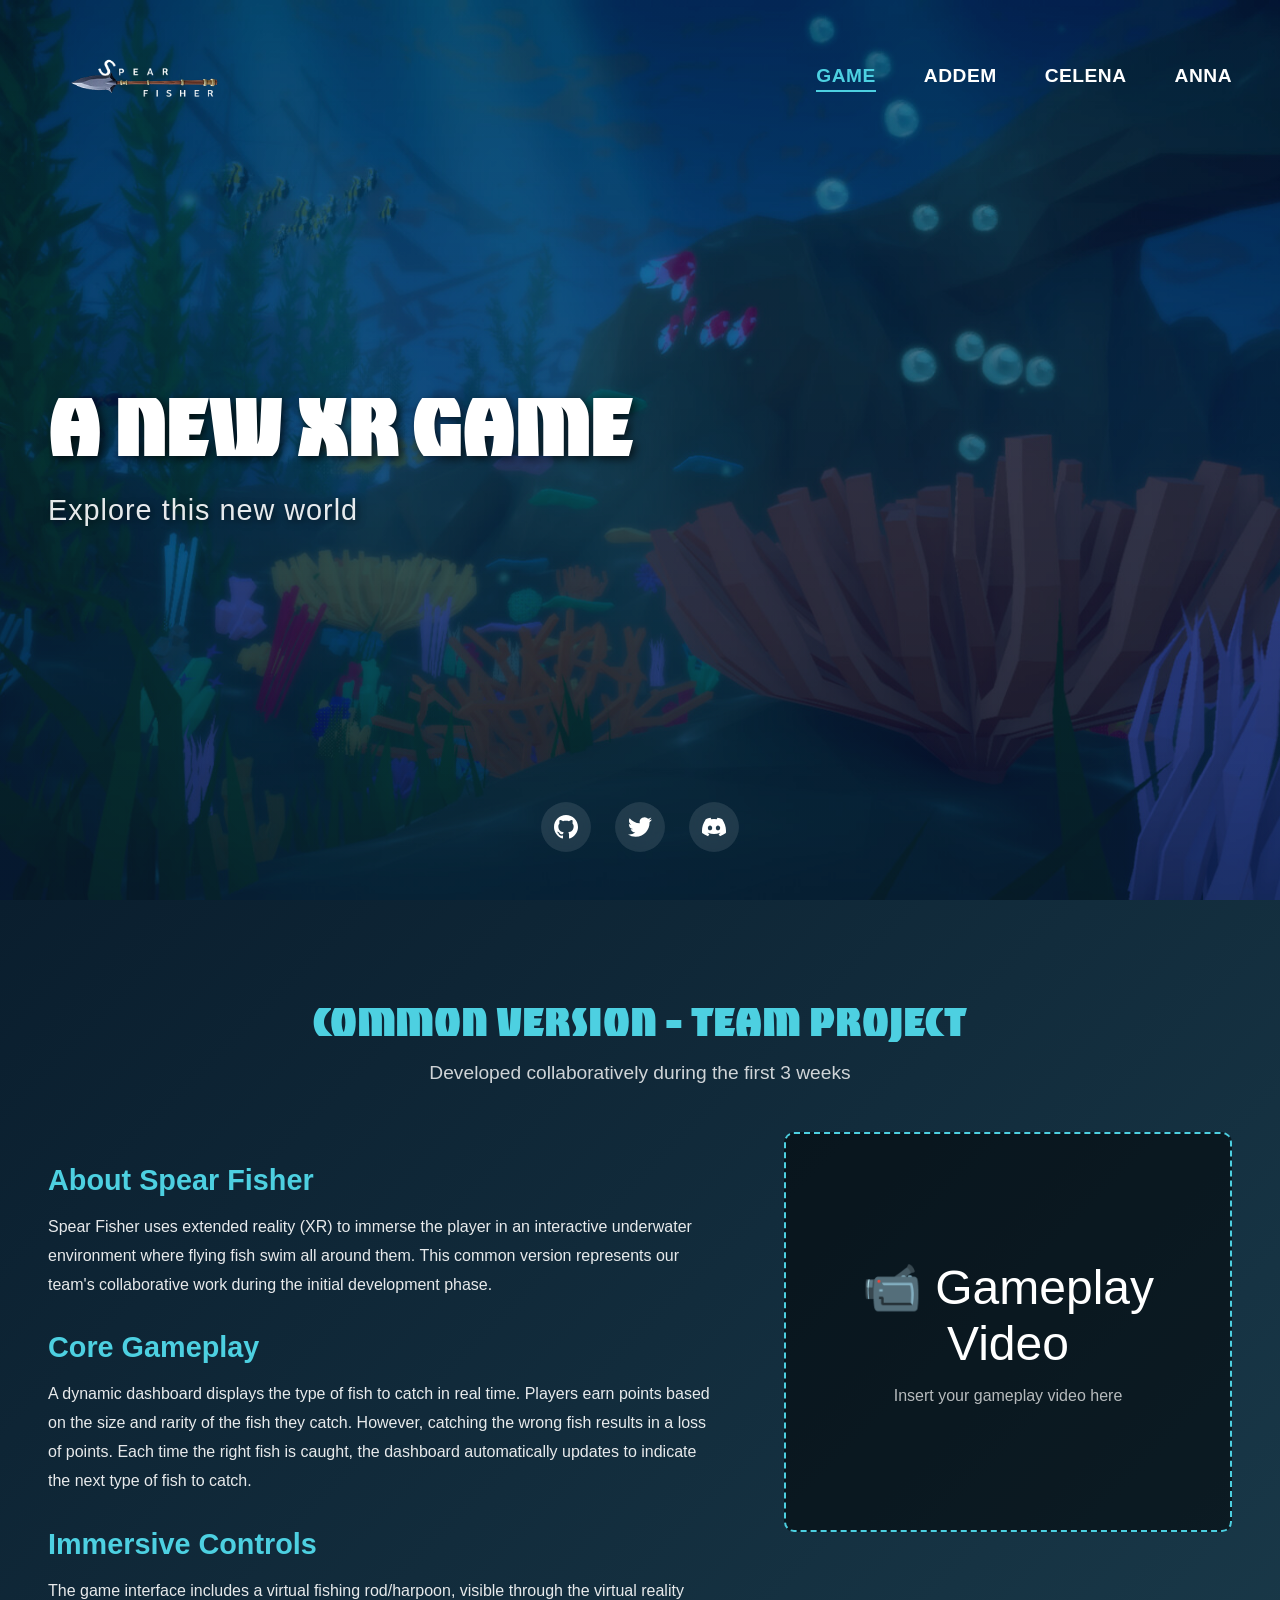
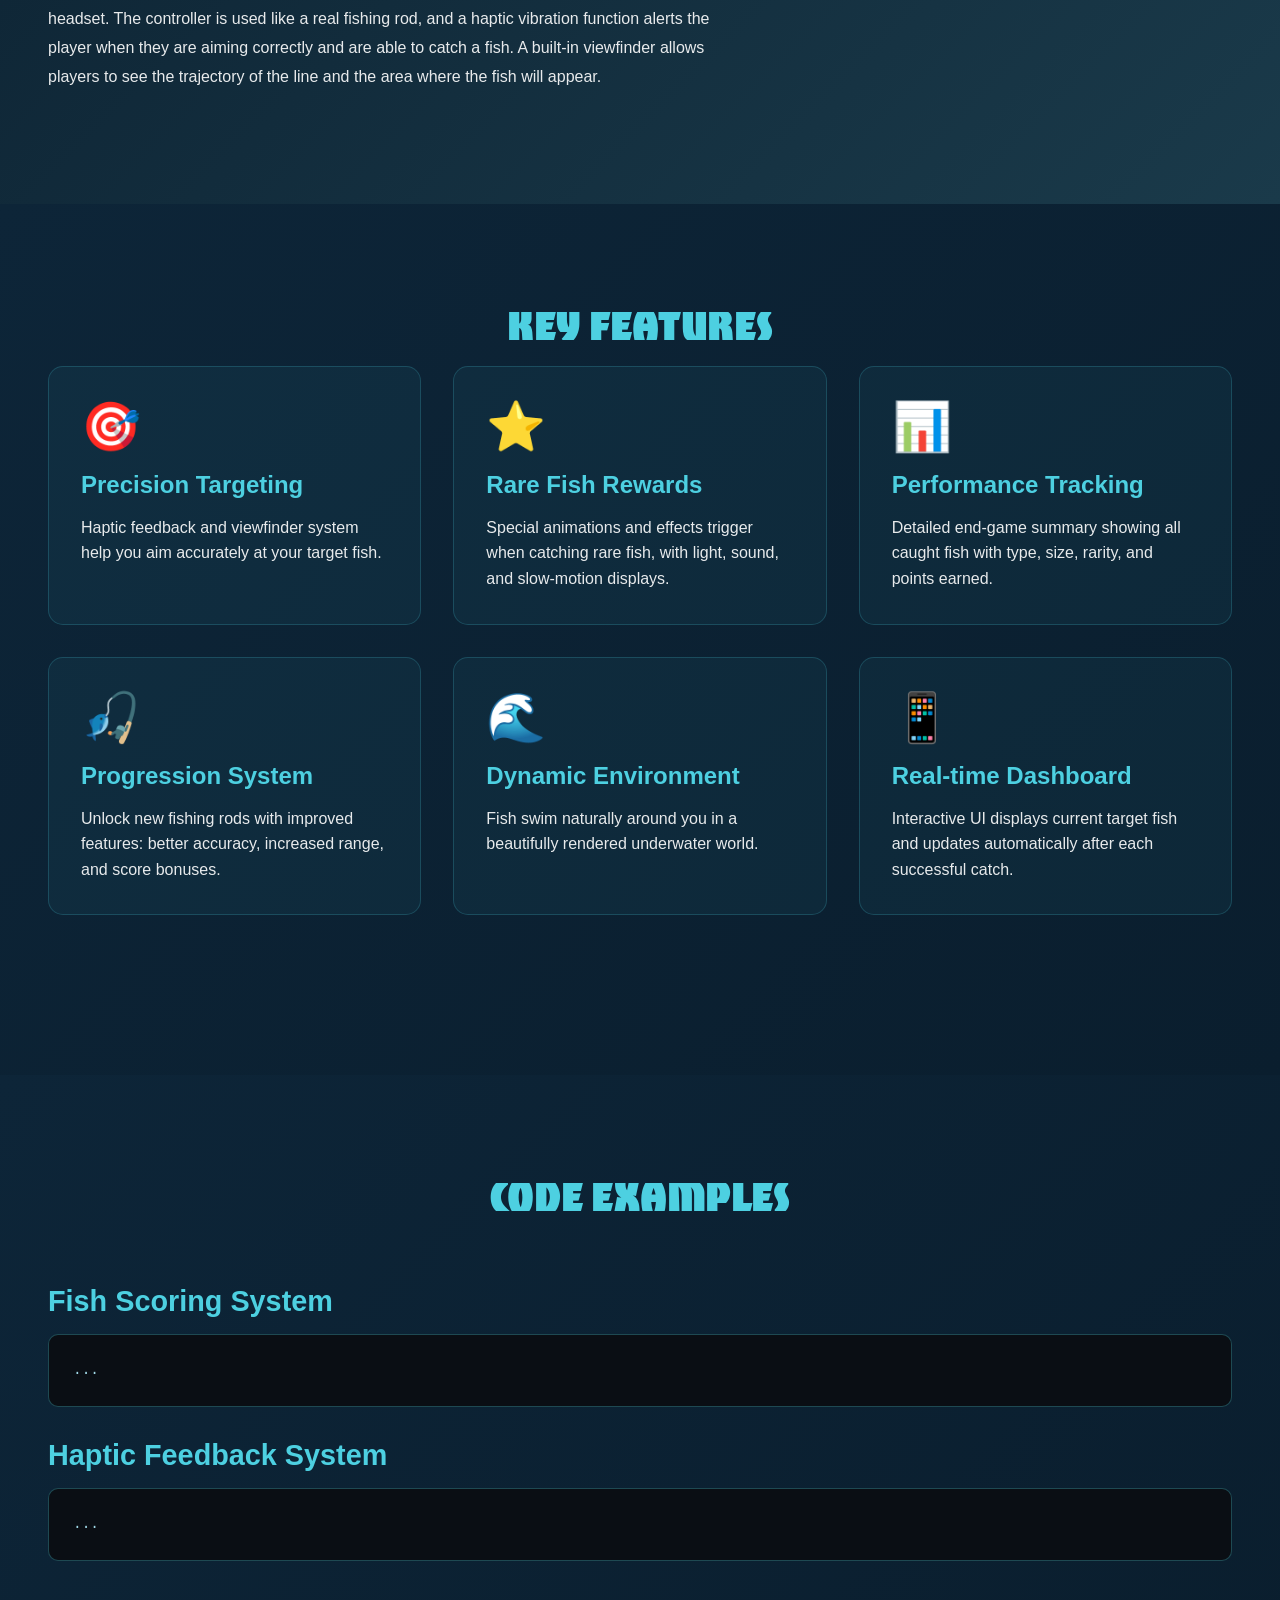
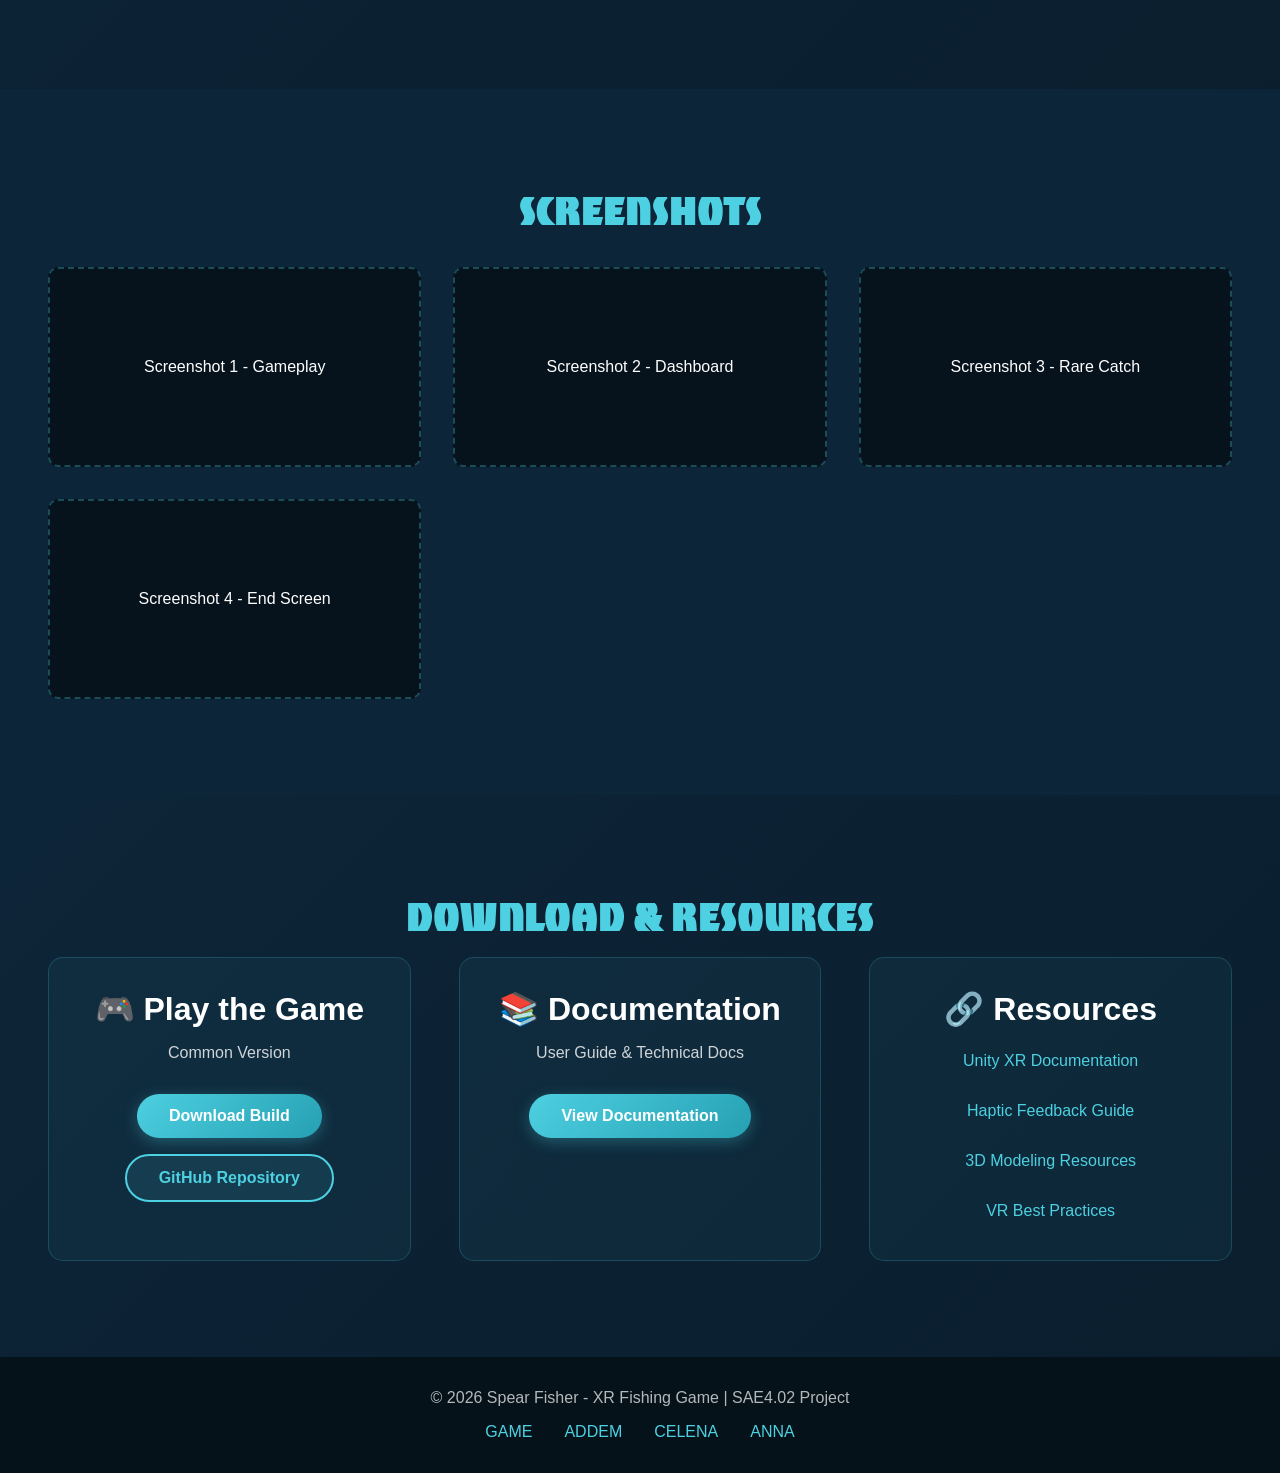
==== index.html @ dc823e85 "Initialisation du site OnePage" ====
<!DOCTYPE html>
<html lang="fr">
<head>
    <meta charset="UTF-8">
    <meta name="viewport" content="width=device-width, initial-scale=1.0">
    <title>GAME - Spear Fisher XR</title>
    <link rel="stylesheet" href="style.css">
</head>
<body>
    <!-- Navigation -->
    <nav class="navbar">
        <div class="nav-container">
            <div class="logo">
                <img src="asset/logo.png" alt="Spear Fisher Logo">
            </div>
            <ul class="nav-menu">
                <li><a href="index.html" class="active">GAME</a></li>
                <li><a href="addem.html">ADDEM</a></li>
                <li><a href="celena.html">CELENA</a></li>
                <li><a href="anna.html">ANNA</a></li>
            </ul>
        </div>
    </nav>

    <!-- Hero Section -->
    <section class="hero">
        <div class="hero-content">
            <h1 class="hero-title">A NEW XR GAME</h1>
            <p class="hero-subtitle">Explore this new world</p>
        </div>
        
        <!-- Social Icons -->
        <div class="social-icons">
            <a href="#" class="social-icon" aria-label="GitHub">
                <svg xmlns="http://www.w3.org/2000/svg" width="24" height="24" viewBox="0 0 24 24" fill="currentColor">
                    <path d="M12 0c-6.626 0-12 5.373-12 12 0 5.302 3.438 9.8 8.207 11.387.599.111.793-.261.793-.577v-2.234c-3.338.726-4.033-1.416-4.033-1.416-.546-1.387-1.333-1.756-1.333-1.756-1.089-.745.083-.729.083-.729 1.205.084 1.839 1.237 1.839 1.237 1.07 1.834 2.807 1.304 3.492.997.107-.775.418-1.305.762-1.604-2.665-.305-5.467-1.334-5.467-5.931 0-1.311.469-2.381 1.236-3.221-.124-.303-.535-1.524.117-3.176 0 0 1.008-.322 3.301 1.23.957-.266 1.983-.399 3.003-.404 1.02.005 2.047.138 3.006.404 2.291-1.552 3.297-1.23 3.297-1.23.653 1.653.242 2.874.118 3.176.77.84 1.235 1.911 1.235 3.221 0 4.609-2.807 5.624-5.479 5.921.43.372.823 1.102.823 2.222v3.293c0 .319.192.694.801.576 4.765-1.589 8.199-6.086 8.199-11.386 0-6.627-5.373-12-12-12z"/>
                </svg>
            </a>
            <a href="#" class="social-icon" aria-label="Twitter">
                <svg xmlns="http://www.w3.org/2000/svg" width="24" height="24" viewBox="0 0 24 24" fill="currentColor">
                    <path d="M23.953 4.57a10 10 0 01-2.825.775 4.958 4.958 0 002.163-2.723c-.951.555-2.005.959-3.127 1.184a4.92 4.92 0 00-8.384 4.482C7.69 8.095 4.067 6.13 1.64 3.162a4.822 4.822 0 00-.666 2.475c0 1.71.87 3.213 2.188 4.096a4.904 4.904 0 01-2.228-.616v.06a4.923 4.923 0 003.946 4.827 4.996 4.996 0 01-2.212.085 4.936 4.936 0 004.604 3.417 9.867 9.867 0 01-6.102 2.105c-.39 0-.779-.023-1.17-.067a13.995 13.995 0 007.557 2.209c9.053 0 13.998-7.496 13.998-13.985 0-.21 0-.42-.015-.63A9.935 9.935 0 0024 4.59z"/>
                </svg>
            </a>
            <a href="#" class="social-icon" aria-label="Discord">
                <svg xmlns="http://www.w3.org/2000/svg" width="24" height="24" viewBox="0 0 24 24" fill="currentColor">
                    <path d="M20.317 4.37a19.791 19.791 0 00-4.885-1.515.074.074 0 00-.079.037c-.21.375-.444.864-.608 1.25a18.27 18.27 0 00-5.487 0 12.64 12.64 0 00-.617-1.25.077.077 0 00-.079-.037A19.736 19.736 0 003.677 4.37a.07.07 0 00-.032.027C.533 9.046-.32 13.58.099 18.057a.082.082 0 00.031.057 19.9 19.9 0 005.993 3.03.078.078 0 00.084-.028c.462-.63.874-1.295 1.226-1.994a.076.076 0 00-.041-.106 13.107 13.107 0 01-1.872-.892.077.077 0 01-.008-.128 10.2 10.2 0 00.372-.292.074.074 0 01.077-.01c3.928 1.793 8.18 1.793 12.062 0a.074.074 0 01.078.01c.12.098.246.198.373.292a.077.077 0 01-.006.127 12.299 12.299 0 01-1.873.892.077.077 0 00-.041.107c.36.698.772 1.362 1.225 1.993a.076.076 0 00.084.028 19.839 19.839 0 006.002-3.03.077.077 0 00.032-.054c.5-5.177-.838-9.674-3.549-13.66a.061.061 0 00-.031-.03zM8.02 15.33c-1.183 0-2.157-1.085-2.157-2.419 0-1.333.956-2.419 2.157-2.419 1.21 0 2.176 1.096 2.157 2.42 0 1.333-.956 2.418-2.157 2.418zm7.975 0c-1.183 0-2.157-1.085-2.157-2.419 0-1.333.955-2.419 2.157-2.419 1.21 0 2.176 1.096 2.157 2.42 0 1.333-.946 2.418-2.157 2.418z"/>
                </svg>
            </a>
        </div>
    </section>

    <!-- Game Presentation Section -->
    <section class="section game-section">
        <div class="container">
            <h2 class="section-title">Common Version - Team Project</h2>
            <p class="section-subtitle">Developed collaboratively during the first 3 weeks</p>
            
            <div class="game-content">
                <div class="game-description">
                    <h3>About Spear Fisher</h3>
                    <p>Spear Fisher uses extended reality (XR) to immerse the player in an interactive underwater environment where flying fish swim all around them. This common version represents our team's collaborative work during the initial development phase.</p>
                    
                    <h3>Core Gameplay</h3>
                    <p>A dynamic dashboard displays the type of fish to catch in real time. Players earn points based on the size and rarity of the fish they catch. However, catching the wrong fish results in a loss of points. Each time the right fish is caught, the dashboard automatically updates to indicate the next type of fish to catch.</p>
                    
                    <h3>Immersive Controls</h3>
                    <p>The game interface includes a virtual fishing rod/harpoon, visible through the virtual reality headset. The controller is used like a real fishing rod, and a haptic vibration function alerts the player when they are aiming correctly and are able to catch a fish. A built-in viewfinder allows players to see the trajectory of the line and the area where the fish will appear.</p>
                </div>
                
                <div class="game-media">
                    <div class="video-box">
                        <p>📹 Gameplay Video</p>
                        <span>Insert your gameplay video here</span>
                    </div>
                </div>
            </div>
        </div>
    </section>

    <!-- Features Section -->
    <section class="section features-section">
        <div class="container">
            <h2 class="section-title">Key Features</h2>
            <div class="features-grid">
                <div class="feature-card">
                    <div class="feature-icon">🎯</div>
                    <h3>Precision Targeting</h3>
                    <p>Haptic feedback and viewfinder system help you aim accurately at your target fish.</p>
                </div>
                <div class="feature-card">
                    <div class="feature-icon">⭐</div>
                    <h3>Rare Fish Rewards</h3>
                    <p>Special animations and effects trigger when catching rare fish, with light, sound, and slow-motion displays.</p>
                </div>
                <div class="feature-card">
                    <div class="feature-icon">📊</div>
                    <h3>Performance Tracking</h3>
                    <p>Detailed end-game summary showing all caught fish with type, size, rarity, and points earned.</p>
                </div>
                <div class="feature-card">
                    <div class="feature-icon">🎣</div>
                    <h3>Progression System</h3>
                    <p>Unlock new fishing rods with improved features: better accuracy, increased range, and score bonuses.</p>
                </div>
                <div class="feature-card">
                    <div class="feature-icon">🌊</div>
                    <h3>Dynamic Environment</h3>
                    <p>Fish swim naturally around you in a beautifully rendered underwater world.</p>
                </div>
                <div class="feature-card">
                    <div class="feature-icon">📱</div>
                    <h3>Real-time Dashboard</h3>
                    <p>Interactive UI displays current target fish and updates automatically after each successful catch.</p>
                </div>
            </div>
        </div>
    </section>

    <!-- Code Examples Section -->
    <section class="section code-examples-section">
        <div class="container">
            <h2 class="section-title">Code Examples</h2>
            
            <div class="code-section">
                <h3>Fish Scoring System</h3>
                <pre><code>...</code></pre>

                <h3>Haptic Feedback System</h3>
                <pre><code>...</code></pre>
            </div>
        </div>
    </section>

    <!-- Screenshots Section -->
    <section class="section screenshots-section-full">
        <div class="container">
            <h2 class="section-title">Screenshots</h2>
            <div class="screenshot-grid">
                <div class="screenshot-placeholder">Screenshot 1 - Gameplay</div>
                <div class="screenshot-placeholder">Screenshot 2 - Dashboard</div>
                <div class="screenshot-placeholder">Screenshot 3 - Rare Catch</div>
                <div class="screenshot-placeholder">Screenshot 4 - End Screen</div>
            </div>
        </div>
    </section>

    <!-- Download Section -->
    <section class="section download-section">
        <div class="container">
            <h2 class="section-title">Download & Resources</h2>
            <div class="download-grid">
                <div class="download-card">
                    <h3>🎮 Play the Game</h3>
                    <p>Common Version</p>
                    <a href="#" class="btn-download">Download Build</a>
                    <a href="#" class="btn-link">GitHub Repository</a>
                </div>
                <div class="download-card">
                    <h3>📚 Documentation</h3>
                    <p>User Guide & Technical Docs</p>
                    <a href="#" class="btn-download">View Documentation</a>
                </div>
                <div class="download-card">
                    <h3>🔗 Resources</h3>
                    <div class="resource-links">
                        <a href="#">Unity XR Documentation</a>
                        <a href="#">Haptic Feedback Guide</a>
                        <a href="#">3D Modeling Resources</a>
                        <a href="#">VR Best Practices</a>
                    </div>
                </div>
            </div>
        </div>
    </section>

    <!-- Footer -->
    <footer class="footer">
        <div class="container">
            <p>&copy; 2026 Spear Fisher - XR Fishing Game | SAE4.02 Project</p>
            <div class="footer-links">
                <a href="index.html">GAME</a>
                <a href="addem.html">ADDEM</a>
                <a href="celena.html">CELENA</a>
                <a href="anna.html">ANNA</a>
            </div>
        </div>
    </footer>
</body>
</html>
---- style.css ----
@import url('https://fonts.googleapis.com/css2?family=Tac+One&display=swap');

/* Tac One title font class */
.tac-one-regular {
    font-family: "Tac One", sans-serif;
    font-weight: 400;
    font-style: normal;
}

/* Reset and Base Styles */
* {
    margin: 0;
    padding: 0;
    box-sizing: border-box;
}

body {
    font-family: 'Arial', sans-serif;
    color: #fff;
    overflow-x: hidden;
    background-color: #0a1e2e;
}

html {
    scroll-behavior: smooth;
}

.container {
    max-width: 1400px;
    margin: 0 auto;
    padding: 0 3rem;
}

/* Navigation Bar */
.navbar {
    position: fixed;
    top: 0;
    left: 0;
    right: 0;
    z-index: 1000;
    padding: 1.5rem 0;
}

.nav-container {
    max-width: 1400px;
    margin: 0 auto;
    padding: 0 3rem;
    display: flex;
    justify-content: space-between;
    align-items: center;
}

.logo img {
    height: 100px;
    width: auto;
    transition: transform 0.3s ease;
}

.logo img:hover {
    transform: scale(1.05);
}

.nav-menu {
    display: flex;
    list-style: none;
    gap: 3rem;
}

.nav-menu li a {
    color: #fff;
    text-decoration: none;
    font-weight: bold;
    font-size: 1.2rem;
    letter-spacing: 0.5px;
    transition: color 0.3s ease, transform 0.3s ease;
    display: inline-block;
    position: relative;
}

.nav-menu li a::after {
    content: '';
    position: absolute;
    width: 0;
    height: 2px;
    bottom: -5px;
    left: 0;
    background-color: #4dd0e1;
    transition: width 0.3s ease;
}

.nav-menu li a:hover::after,
.nav-menu li a.active::after {
    width: 100%;
}

.nav-menu li a:hover,
.nav-menu li a.active {
    color: #4dd0e1;
}

/* Hero Section */
.hero {
    position: relative;
    min-height: 100vh;
    display: flex;
    flex-direction: column;
    justify-content: center;
    align-items: flex-start;
    padding: 0 3rem;
    background-image: url('asset/backgound.png');
    background-size: cover;
    background-position: center;
    background-repeat: no-repeat;
}

.hero::before {
    content: '';
    position: absolute;
    top: 0;
    left: 0;
    right: 0;
    bottom: 0;
    background: linear-gradient(to bottom, rgba(10, 30, 46, 0.3), rgba(10, 30, 46, 0.6));
    z-index: 1;
}

.hero-content {
    position: relative;
    z-index: 2;
    max-width: 1400px;
    margin: 0 auto;
    width: 100%;
}

.hero-title {
    font-size: 6rem;
    font-weight: 900;
    letter-spacing: 2px;
    margin-bottom: 1rem;
    text-transform: uppercase;
    line-height: 1.1;
    text-shadow: 3px 3px 10px rgba(0, 0, 0, 0.7);
}

.hero-subtitle {
    font-size: 1.8rem;
    font-weight: 300;
    letter-spacing: 1px;
    opacity: 0.9;
    text-shadow: 2px 2px 8px rgba(0, 0, 0, 0.7);
}

/* Social Icons */
.social-icons {
    position: absolute;
    bottom: 3rem;
    left: 50%;
    transform: translateX(-50%);
    display: flex;
    gap: 1.5rem;
    z-index: 2;
}

.social-icon {
    width: 50px;
    height: 50px;
    border-radius: 50%;
    background-color: rgba(255, 255, 255, 0.1);
    backdrop-filter: blur(10px);
    display: flex;
    align-items: center;
    justify-content: center;
    color: #fff;
    transition: all 0.3s ease;
    text-decoration: none;
}

.social-icon:hover {
    background-color: rgba(77, 208, 225, 0.3);
    transform: translateY(-5px);
    box-shadow: 0 5px 20px rgba(77, 208, 225, 0.4);
}

.social-icon svg {
    width: 24px;
    height: 24px;
}

/* Responsive Design */
@media (max-width: 1200px) {
    .hero-title {
        font-size: 5rem;
    }
    
    .hero-subtitle {
        font-size: 1.5rem;
    }
}

@media (max-width: 768px) {
    .nav-container {
        padding: 0 1.5rem;
    }
    
    .nav-menu {
        gap: 1.5rem;
    }
    
    .nav-menu li a {
        font-size: 1rem;
    }
    
    .logo img {
        height: 40px;
    }
    
    .hero {
        padding: 0 1.5rem;
    }
    
    .hero-title {
        font-size: 3rem;
    }
    
    .hero-subtitle {
        font-size: 1.2rem;
    }
    
    .social-icons {
        bottom: 2rem;
        gap: 1rem;
    }
    
    .social-icon {
        width: 45px;
        height: 45px;
    }
}

@media (max-width: 480px) {
    .nav-menu {
        gap: 1rem;
    }
    
    .nav-menu li a {
        font-size: 0.85rem;
    }
    
    .hero-title {
        font-size: 2.5rem;
    }
    
    .hero-subtitle {
        font-size: 1rem;
    }
    
    .social-icon {
        width: 40px;
        height: 40px;
    }
    
    .social-icon svg {
        width: 20px;
        height: 20px;
    }
}

/* General Section Styles */
.section {
    padding: 6rem 0;
    background-color: #0a1e2e;
}

.section:nth-child(even) {
    background-color: #0d2538;
}

.section-title {
    font-size: 3rem;
    text-align: center;
    margin-bottom: 1rem;
    color: #4dd0e1;
    text-transform: uppercase;
    letter-spacing: 2px;
}

/* Apply Tac One to main titles */
.hero-title,
.section-title,
.member-hero h1,
.team-card h3 {
    font-family: "Tac One", sans-serif;
}

.section-subtitle {
    text-align: center;
    font-size: 1.2rem;
    margin-bottom: 3rem;
    opacity: 0.8;
}

/* About Section */
.about-section {
    background: linear-gradient(135deg, #0a1e2e 0%, #1a3a4a 100%);
}

.game-section {
    background: linear-gradient(135deg, #0a1e2e 0%, #1a3a4a 100%);
}

.game-content {
    display: grid;
    grid-template-columns: 1.5fr 1fr;
    gap: 4rem;
    align-items: start;
}

.game-description h3 {
    color: #4dd0e1;
    font-size: 1.8rem;
    margin-top: 2rem;
    margin-bottom: 1rem;
}

.game-description p {
    line-height: 1.8;
    margin-bottom: 1rem;
    color: rgba(255, 255, 255, 0.9);
}

.game-media {
    position: sticky;
    top: 120px;
}

.about-content {
    display: grid;
    grid-template-columns: 1fr 1fr;
    gap: 4rem;
    align-items: start;
}

.about-text h3 {
    color: #4dd0e1;
    font-size: 1.8rem;
    margin-top: 2rem;
    margin-bottom: 1rem;
}

.about-text h4 {
    color: #69e0f0;
    font-size: 1.4rem;
    margin-top: 1.5rem;
    margin-bottom: 0.5rem;
}

.about-text p {
    line-height: 1.8;
    margin-bottom: 1rem;
    color: rgba(255, 255, 255, 0.9);
}

.video-placeholder {
    position: sticky;
    top: 120px;
}

.video-box {
    background: rgba(0, 0, 0, 0.5);
    border: 2px dashed #4dd0e1;
    border-radius: 10px;
    padding: 4rem 2rem;
    text-align: center;
    min-height: 400px;
    display: flex;
    flex-direction: column;
    justify-content: center;
    align-items: center;
}

.video-box p {
    font-size: 3rem;
    margin-bottom: 1rem;
}

.video-box span {
    font-size: 1rem;
    opacity: 0.7;
}

/* Features Section */
.features-section {
    background: linear-gradient(135deg, #0d2538 0%, #0a1e2e 100%);
}

.features-grid {
    display: grid;
    grid-template-columns: repeat(auto-fit, minmax(300px, 1fr));
    gap: 2rem;
    margin-bottom: 4rem;
}

.feature-card {
    background: rgba(77, 208, 225, 0.05);
    border: 1px solid rgba(77, 208, 225, 0.2);
    border-radius: 15px;
    padding: 2rem;
    transition: all 0.3s ease;
}

.feature-card:hover {
    transform: translateY(-10px);
    border-color: #4dd0e1;
    box-shadow: 0 10px 30px rgba(77, 208, 225, 0.3);
}

.feature-icon {
    font-size: 3rem;
    margin-bottom: 1rem;
}

.feature-card h3 {
    color: #4dd0e1;
    font-size: 1.5rem;
    margin-bottom: 1rem;
}

.feature-card p {
    line-height: 1.6;
    opacity: 0.9;
}

/* Code Section */
.code-section {
    margin-top: 4rem;
}

.code-examples-section {
    background: linear-gradient(135deg, #0d2538 0%, #0a1e2e 100%);
}

.screenshots-section-full {
    background: #0a1e2e;
}

.team-versions-section {
    background: linear-gradient(135deg, #0d2538 0%, #1a3a4a 100%);
}

.code-section h3 {
    color: #4dd0e1;
    font-size: 1.8rem;
    margin-bottom: 1rem;
    margin-top: 2rem;
}

.code-section pre {
    background: #0a0e14;
    border: 1px solid rgba(77, 208, 225, 0.3);
    border-radius: 10px;
    padding: 1.5rem;
    overflow-x: auto;
    margin-bottom: 2rem;
}

.code-section code {
    font-family: 'Courier New', monospace;
    font-size: 0.9rem;
    line-height: 1.6;
    color: #a0d9e8;
}

/* Challenges Section */
.challenges-section {
    margin: 4rem 0;
}

.challenges-section h3 {
    color: #4dd0e1;
    font-size: 2rem;
    margin-bottom: 2rem;
}

.challenge-item {
    background: rgba(77, 208, 225, 0.05);
    border-left: 4px solid #4dd0e1;
    border-radius: 5px;
    padding: 1.5rem;
    margin-bottom: 1.5rem;
}

.challenge-item h4 {
    color: #69e0f0;
    font-size: 1.4rem;
    margin-bottom: 0.5rem;
}

.challenge-item p {
    line-height: 1.8;
}

/* Team Section */
.team-section {
    background: linear-gradient(135deg, #0a1e2e 0%, #1a3a4a 100%);
}

.team-grid {
    display: grid;
    grid-template-columns: repeat(auto-fit, minmax(300px, 1fr));
    gap: 3rem;
}

.team-card {
    background: rgba(77, 208, 225, 0.05);
    border: 2px solid rgba(77, 208, 225, 0.2);
    border-radius: 15px;
    padding: 3rem 2rem;
    text-align: center;
    transition: all 0.3s ease;
}

.team-card:hover {
    transform: translateY(-10px);
    border-color: #4dd0e1;
    box-shadow: 0 15px 40px rgba(77, 208, 225, 0.4);
}

.team-member-icon {
    font-size: 5rem;
    margin-bottom: 1rem;
}

.team-card h3 {
    color: #4dd0e1;
    font-size: 1.8rem;
    margin-bottom: 0.5rem;
}

.member-role {
    color: #69e0f0;
    font-size: 1rem;
    margin-bottom: 1rem;
    text-transform: uppercase;
    letter-spacing: 1px;
}

.team-card p {
    margin-bottom: 1.5rem;
    line-height: 1.6;
}

/* Buttons */
.btn-primary {
    display: inline-block;
    background: linear-gradient(135deg, #4dd0e1 0%, #26a0b3 100%);
    color: #fff;
    padding: 0.8rem 2rem;
    border-radius: 30px;
    text-decoration: none;
    font-weight: bold;
    transition: all 0.3s ease;
    box-shadow: 0 4px 15px rgba(77, 208, 225, 0.3);
}

.btn-primary:hover {
    transform: translateY(-2px);
    box-shadow: 0 6px 20px rgba(77, 208, 225, 0.5);
}

.btn-download,
.btn-github,
.btn-link,
.btn-back {
    display: inline-block;
    padding: 0.8rem 2rem;
    border-radius: 30px;
    text-decoration: none;
    font-weight: bold;
    transition: all 0.3s ease;
    margin: 0.5rem;
}

.btn-download {
    background: linear-gradient(135deg, #4dd0e1 0%, #26a0b3 100%);
    color: #fff;
    box-shadow: 0 4px 15px rgba(77, 208, 225, 0.3);
}

.btn-github,
.btn-link {
    background: rgba(77, 208, 225, 0.1);
    color: #4dd0e1;
    border: 2px solid #4dd0e1;
}

.btn-back {
    background: rgba(255, 255, 255, 0.1);
    color: #fff;
    border: 2px solid rgba(255, 255, 255, 0.3);
}

.btn-download:hover,
.btn-github:hover,
.btn-link:hover,
.btn-back:hover {
    transform: translateY(-2px);
    box-shadow: 0 6px 20px rgba(77, 208, 225, 0.5);
}

/* Download Section */
.download-section {
    background: linear-gradient(135deg, #0d2538 0%, #0a1e2e 100%);
}

.download-grid {
    display: grid;
    grid-template-columns: repeat(auto-fit, minmax(300px, 1fr));
    gap: 3rem;
}

.download-card {
    background: rgba(77, 208, 225, 0.05);
    border: 1px solid rgba(77, 208, 225, 0.2);
    border-radius: 15px;
    padding: 2rem;
    text-align: center;
}

.download-card h3 {
    font-size: 2rem;
    margin-bottom: 1rem;
}

.download-card p {
    margin-bottom: 1.5rem;
    opacity: 0.8;
}

.resource-links {
    display: flex;
    flex-direction: column;
    gap: 1rem;
}

.resource-links a {
    color: #4dd0e1;
    text-decoration: none;
    padding: 0.5rem;
    border-radius: 5px;
    transition: all 0.3s ease;
}

.resource-links a:hover {
    background: rgba(77, 208, 225, 0.1);
    transform: translateX(10px);
}

/* Footer */
.footer {
    background: #05121a;
    padding: 2rem 0;
    text-align: center;
}

.footer p {
    margin-bottom: 1rem;
    opacity: 0.7;
}

.footer-links {
    display: flex;
    justify-content: center;
    gap: 2rem;
}

.footer-links a {
    color: #4dd0e1;
    text-decoration: none;
    transition: color 0.3s ease;
}

.footer-links a:hover {
    color: #69e0f0;
}

/* Member Pages */
.member-hero {
    padding: 10rem 0 4rem;
    background: linear-gradient(135deg, #0a1e2e 0%, #1a3a4a 100%);
    text-align: center;
}

.member-hero h1 {
    font-size: 3.5rem;
    margin-bottom: 1rem;
    color: #4dd0e1;
}

.member-hero .subtitle {
    font-size: 1.5rem;
    opacity: 0.8;
}

.member-content {
    background: #0a1e2e;
}

.member-content h2 {
    color: #4dd0e1;
    font-size: 2.5rem;
    margin-bottom: 1.5rem;
}

.member-content h3 {
    color: #69e0f0;
    font-size: 2rem;
    margin-top: 3rem;
    margin-bottom: 1rem;
}

.member-content p {
    line-height: 1.8;
    font-size: 1.1rem;
    margin-bottom: 1.5rem;
}

.feature-list {
    list-style: none;
    margin: 2rem 0;
}

.feature-list li {
    padding: 1rem;
    margin-bottom: 1rem;
    background: rgba(77, 208, 225, 0.05);
    border-left: 4px solid #4dd0e1;
    border-radius: 5px;
}

.video-section {
    margin: 4rem 0;
}

.screenshots-section {
    margin: 4rem 0;
}

.screenshot-grid {
    display: grid;
    grid-template-columns: repeat(auto-fit, minmax(300px, 1fr));
    gap: 2rem;
    margin-top: 2rem;
}

.screenshot-placeholder {
    background: rgba(0, 0, 0, 0.5);
    border: 2px dashed rgba(77, 208, 225, 0.3);
    border-radius: 10px;
    padding: 4rem 2rem;
    text-align: center;
    min-height: 200px;
    display: flex;
    align-items: center;
    justify-content: center;
}

.technical-section {
    margin: 4rem 0;
    padding: 2rem;
    background: rgba(77, 208, 225, 0.05);
    border-radius: 10px;
}

.technical-section ul {
    list-style: none;
    margin-top: 1rem;
}

.technical-section li {
    padding: 0.5rem 0;
    border-bottom: 1px solid rgba(77, 208, 225, 0.1);
}

.download-buttons {
    display: flex;
    flex-wrap: wrap;
    justify-content: center;
    gap: 1rem;
    margin-top: 2rem;
}

/* Responsive for new sections */
@media (max-width: 992px) {
    .about-content {
        grid-template-columns: 1fr;
        gap: 3rem;
    }
    
    .features-grid,
    .team-grid,
    .download-grid {
        grid-template-columns: 1fr;
    }
    
    .container {
        padding: 0 2rem;
    }
    
    .section {
        padding: 4rem 0;
    }
}

@media (max-width: 768px) {
    .section-title {
        font-size: 2rem;
    }
    
    .member-hero h1 {
        font-size: 2.5rem;
    }
    
    .member-hero .subtitle {
        font-size: 1.2rem;
    }
    
    .code-section pre {
        font-size: 0.8rem;
        padding: 1rem;
    }
    
    .download-buttons {
        flex-direction: column;
        align-items: center;
    }
}
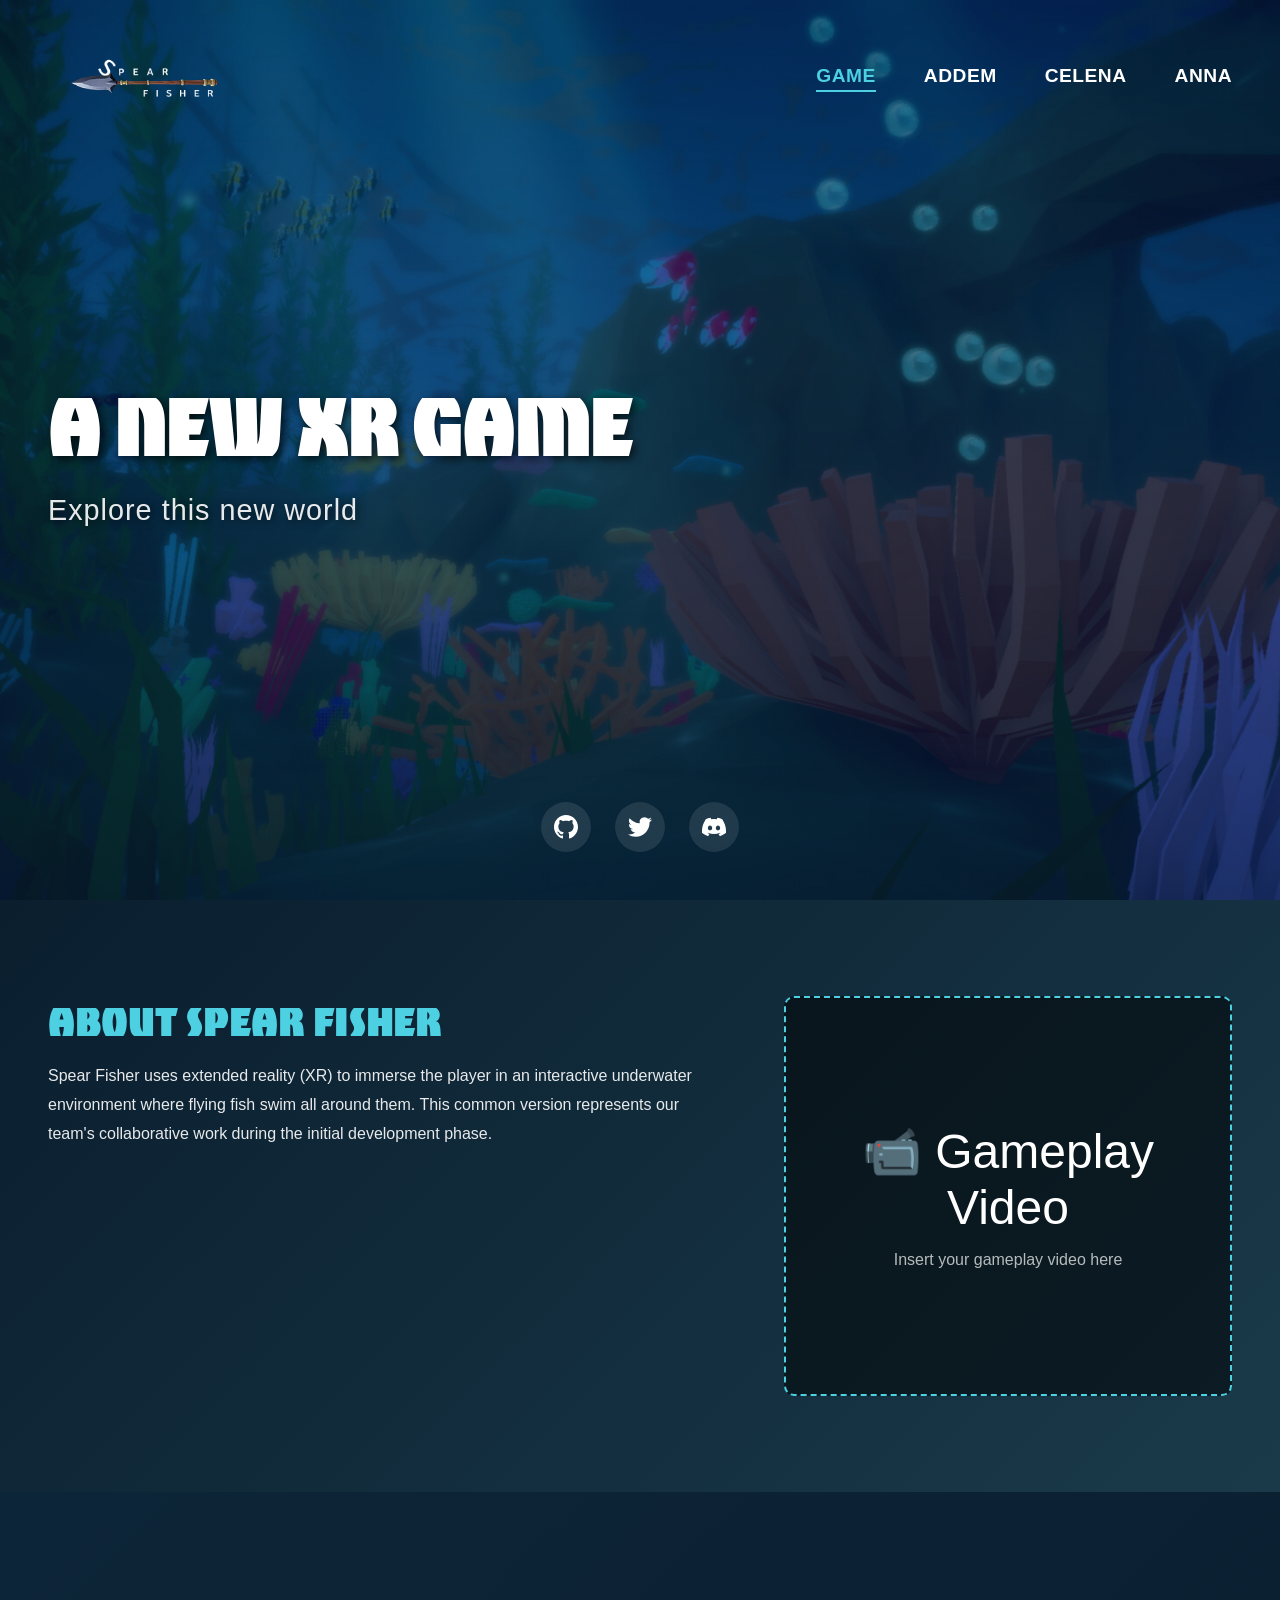
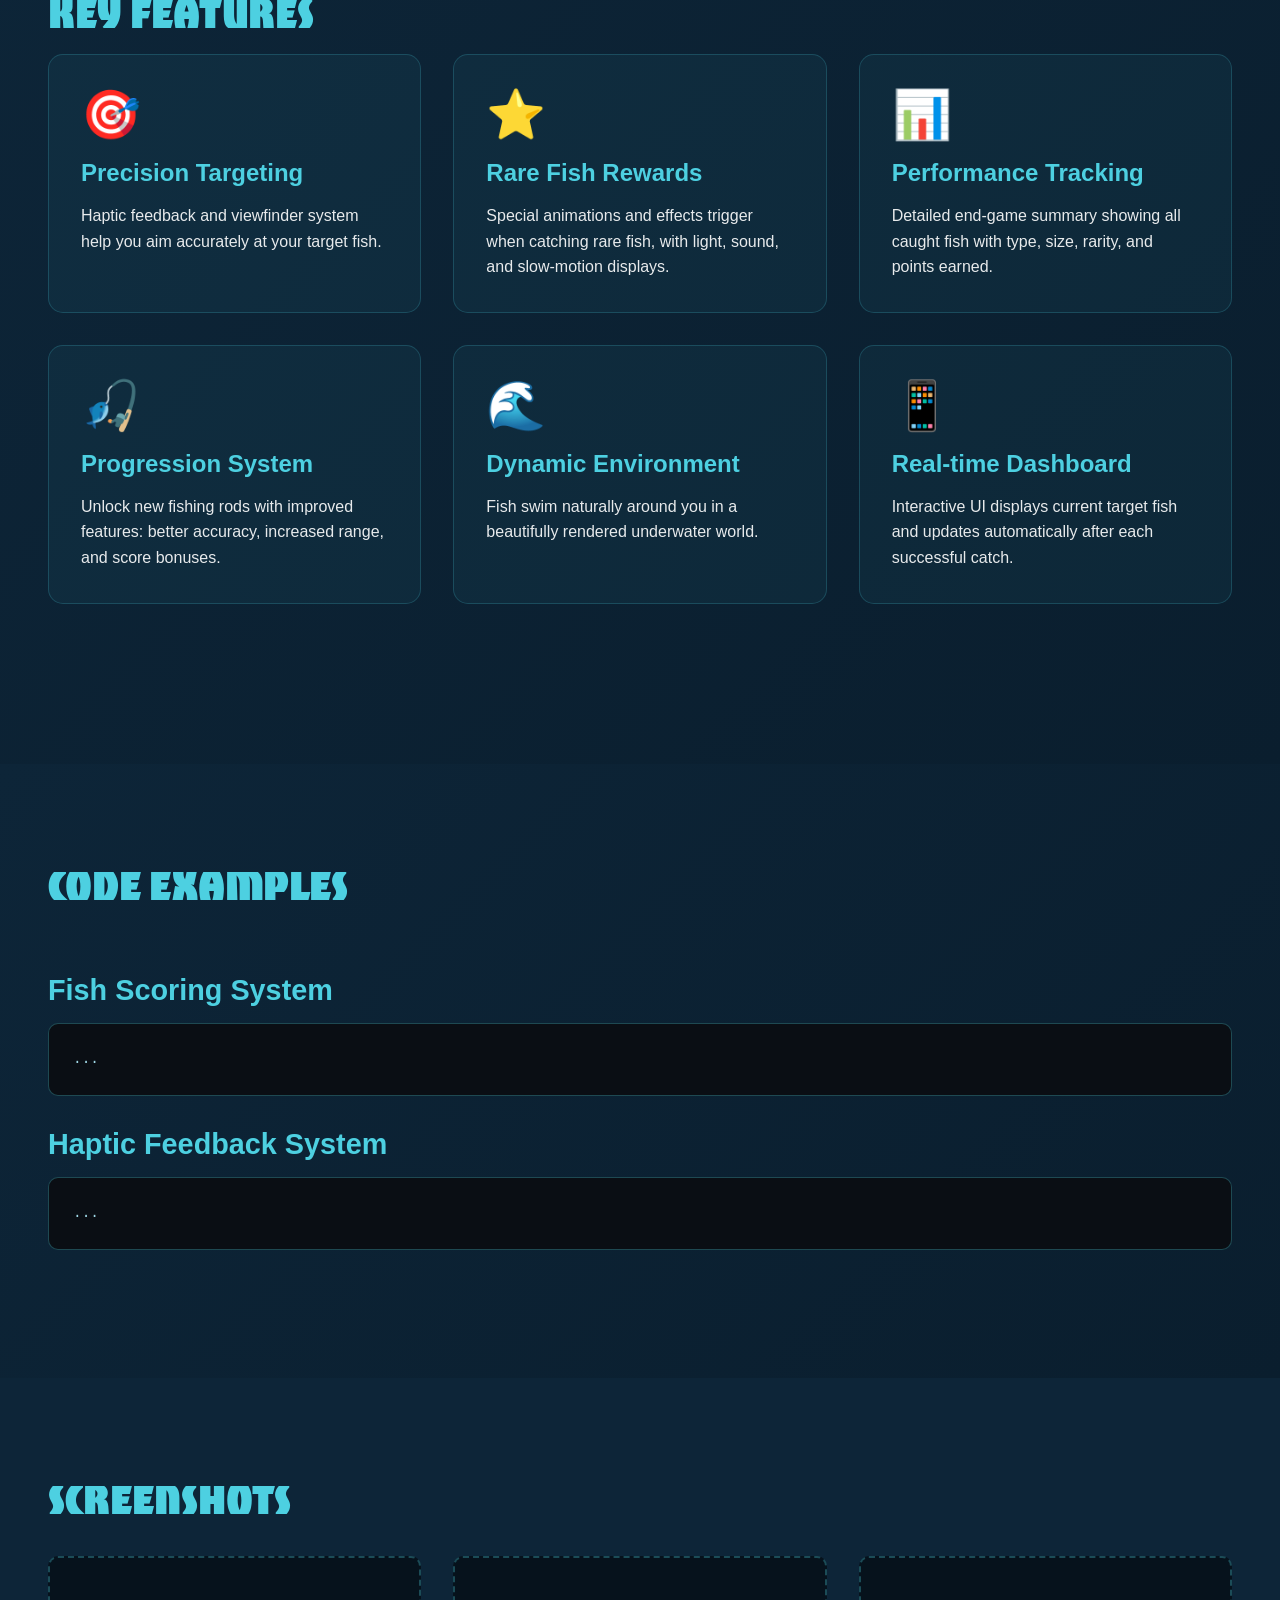
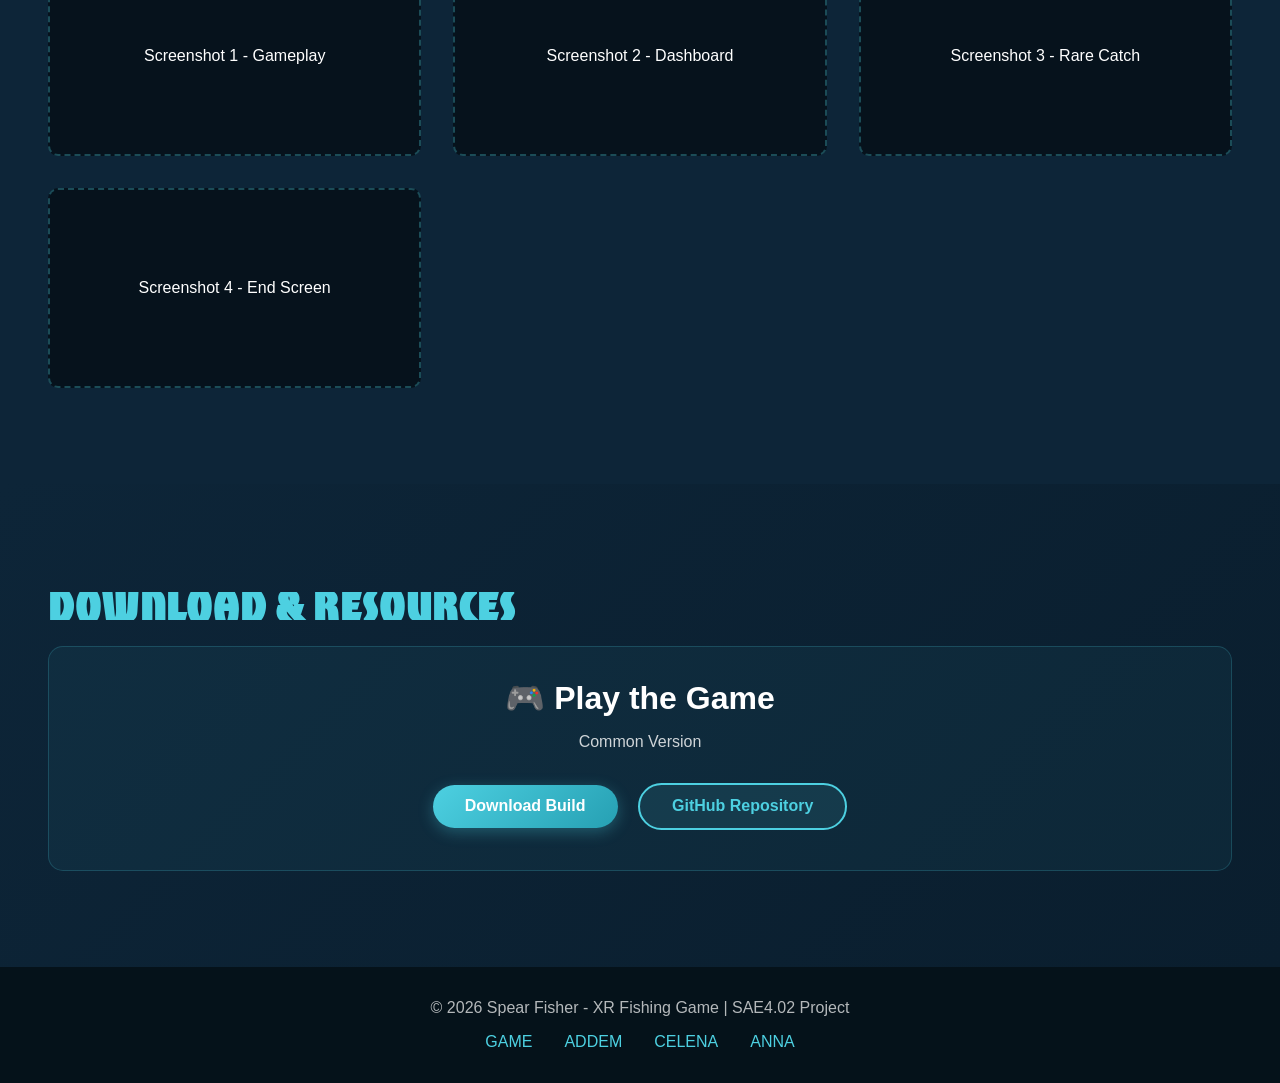
==== commit 91fc563a: "mise a jour" ====
--- a/index.html
+++ b/index.html
@@ -52,20 +52,12 @@
     <!-- Game Presentation Section -->
     <section class="section game-section">
         <div class="container">
-            <h2 class="section-title">Common Version - Team Project</h2>
-            <p class="section-subtitle">Developed collaboratively during the first 3 weeks</p>
-            
             <div class="game-content">
                 <div class="game-description">
-                    <h3>About Spear Fisher</h3>
+                    <h2 class="section-title">About Spear Fisher</h2>
                     <p>Spear Fisher uses extended reality (XR) to immerse the player in an interactive underwater environment where flying fish swim all around them. This common version represents our team's collaborative work during the initial development phase.</p>
                     
-                    <h3>Core Gameplay</h3>
-                    <p>A dynamic dashboard displays the type of fish to catch in real time. Players earn points based on the size and rarity of the fish they catch. However, catching the wrong fish results in a loss of points. Each time the right fish is caught, the dashboard automatically updates to indicate the next type of fish to catch.</p>
-                    
-                    <h3>Immersive Controls</h3>
-                    <p>The game interface includes a virtual fishing rod/harpoon, visible through the virtual reality headset. The controller is used like a real fishing rod, and a haptic vibration function alerts the player when they are aiming correctly and are able to catch a fish. A built-in viewfinder allows players to see the trajectory of the line and the area where the fish will appear.</p>
-                </div>
+                   </div>
                 
                 <div class="game-media">
                     <div class="video-box">
@@ -155,20 +147,6 @@
                     <a href="#" class="btn-download">Download Build</a>
                     <a href="#" class="btn-link">GitHub Repository</a>
                 </div>
-                <div class="download-card">
-                    <h3>📚 Documentation</h3>
-                    <p>User Guide & Technical Docs</p>
-                    <a href="#" class="btn-download">View Documentation</a>
-                </div>
-                <div class="download-card">
-                    <h3>🔗 Resources</h3>
-                    <div class="resource-links">
-                        <a href="#">Unity XR Documentation</a>
-                        <a href="#">Haptic Feedback Guide</a>
-                        <a href="#">3D Modeling Resources</a>
-                        <a href="#">VR Best Practices</a>
-                    </div>
-                </div>
             </div>
         </div>
     </section>
--- a/style.css
+++ b/style.css
@@ -277,7 +277,6 @@
 
 .section-title {
     font-size: 3rem;
-    text-align: center;
     margin-bottom: 1rem;
     color: #4dd0e1;
     text-transform: uppercase;
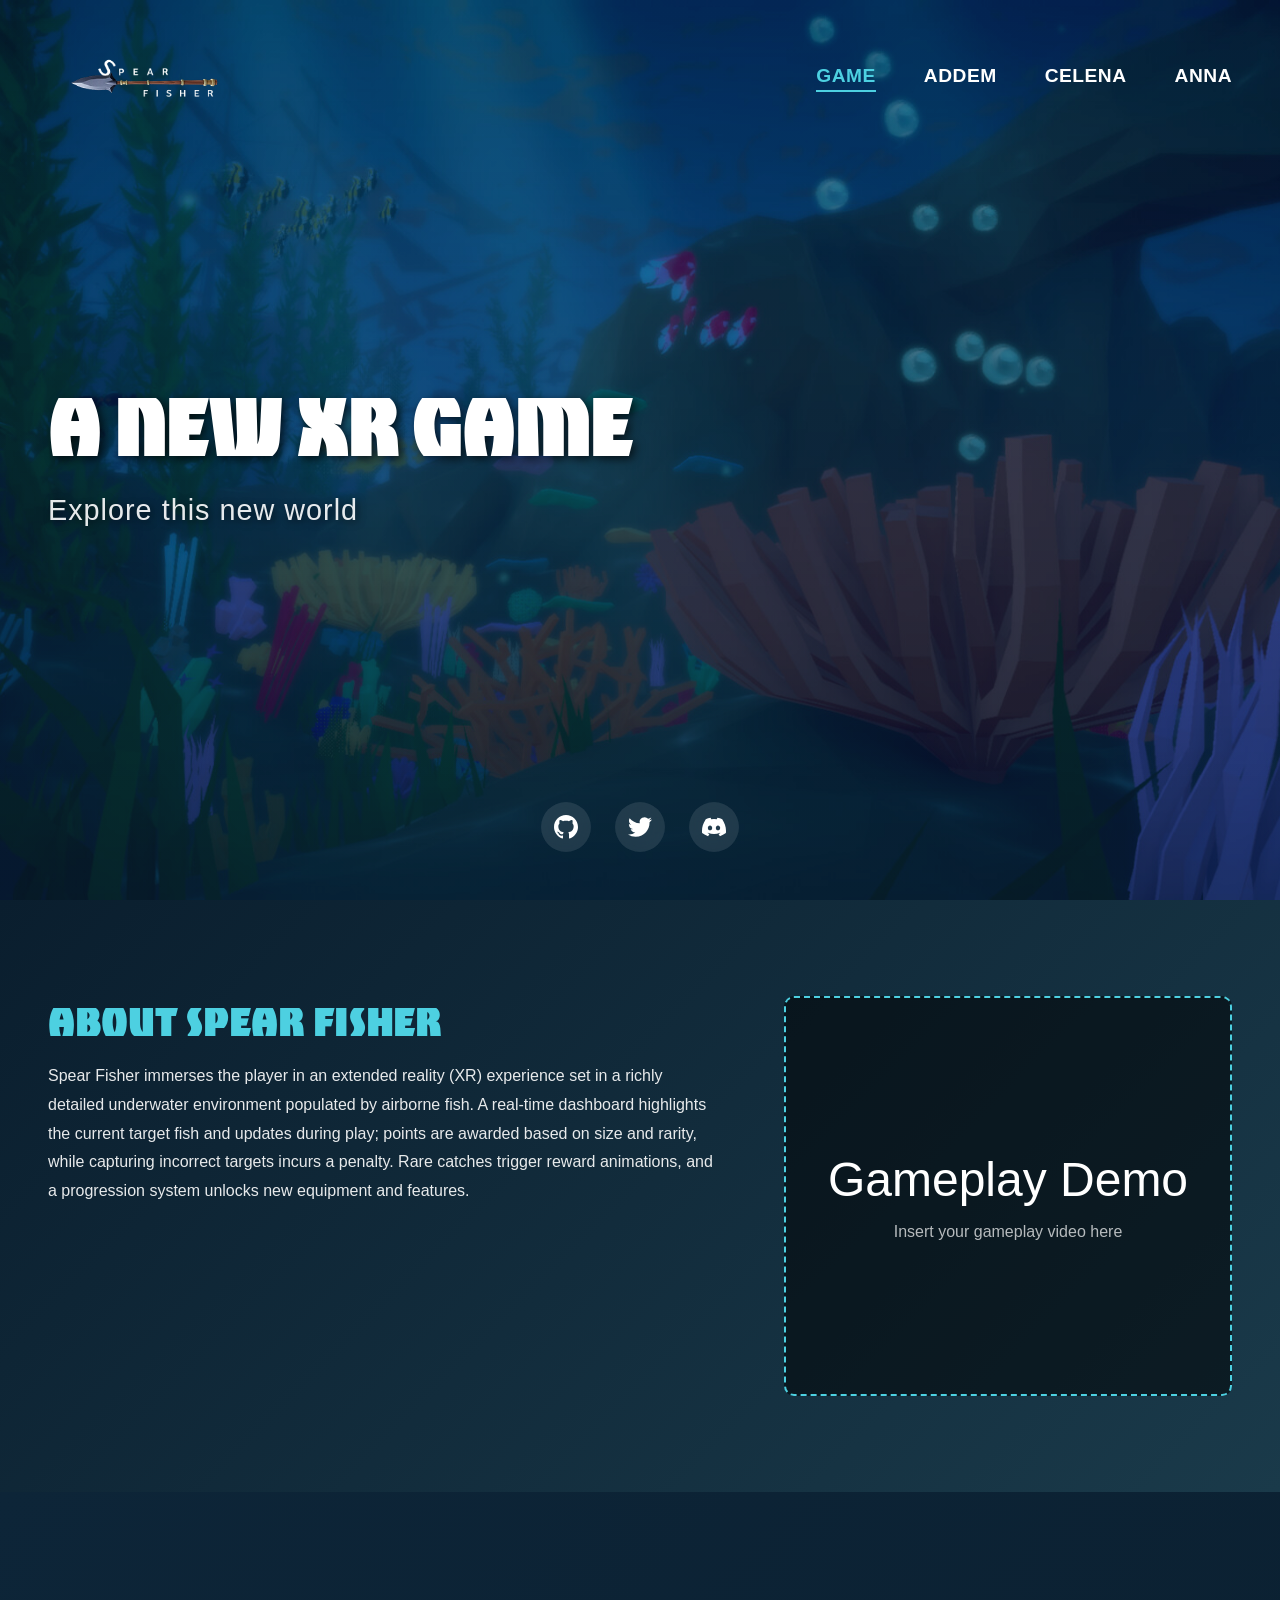
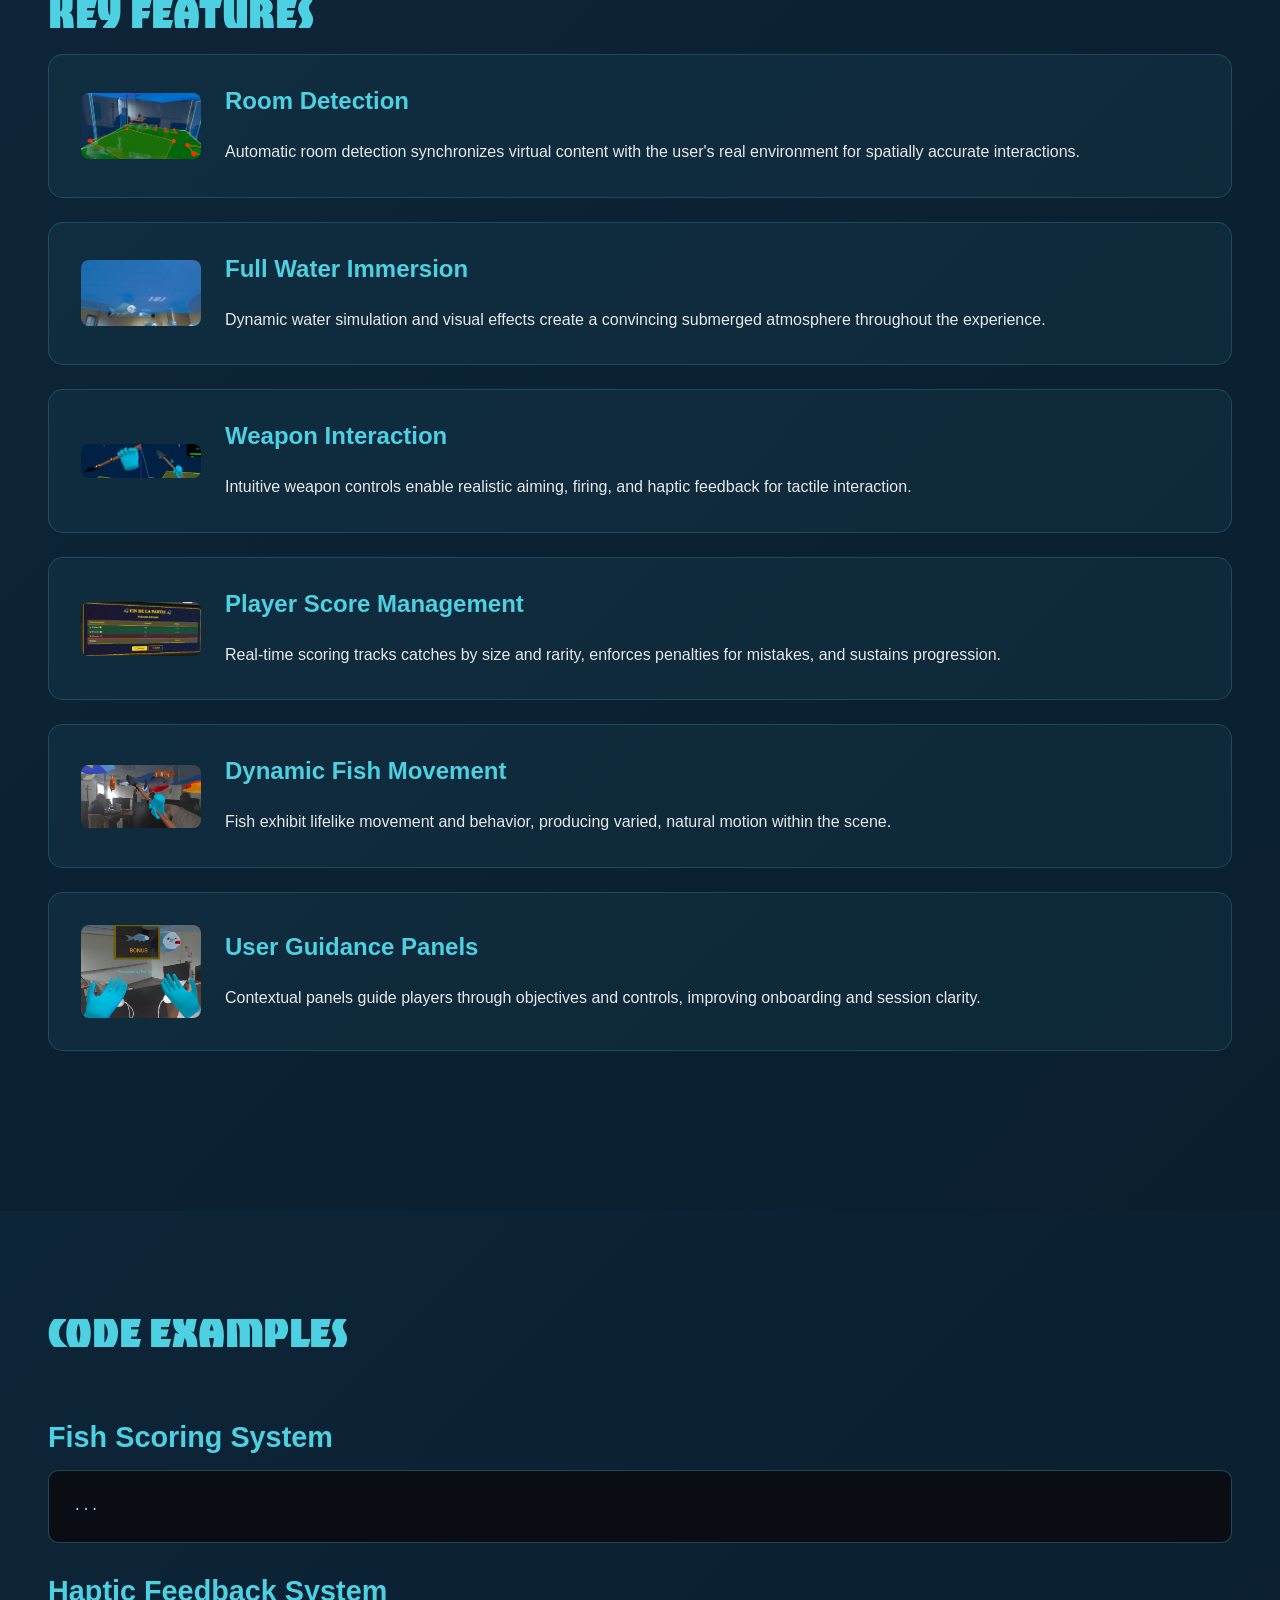
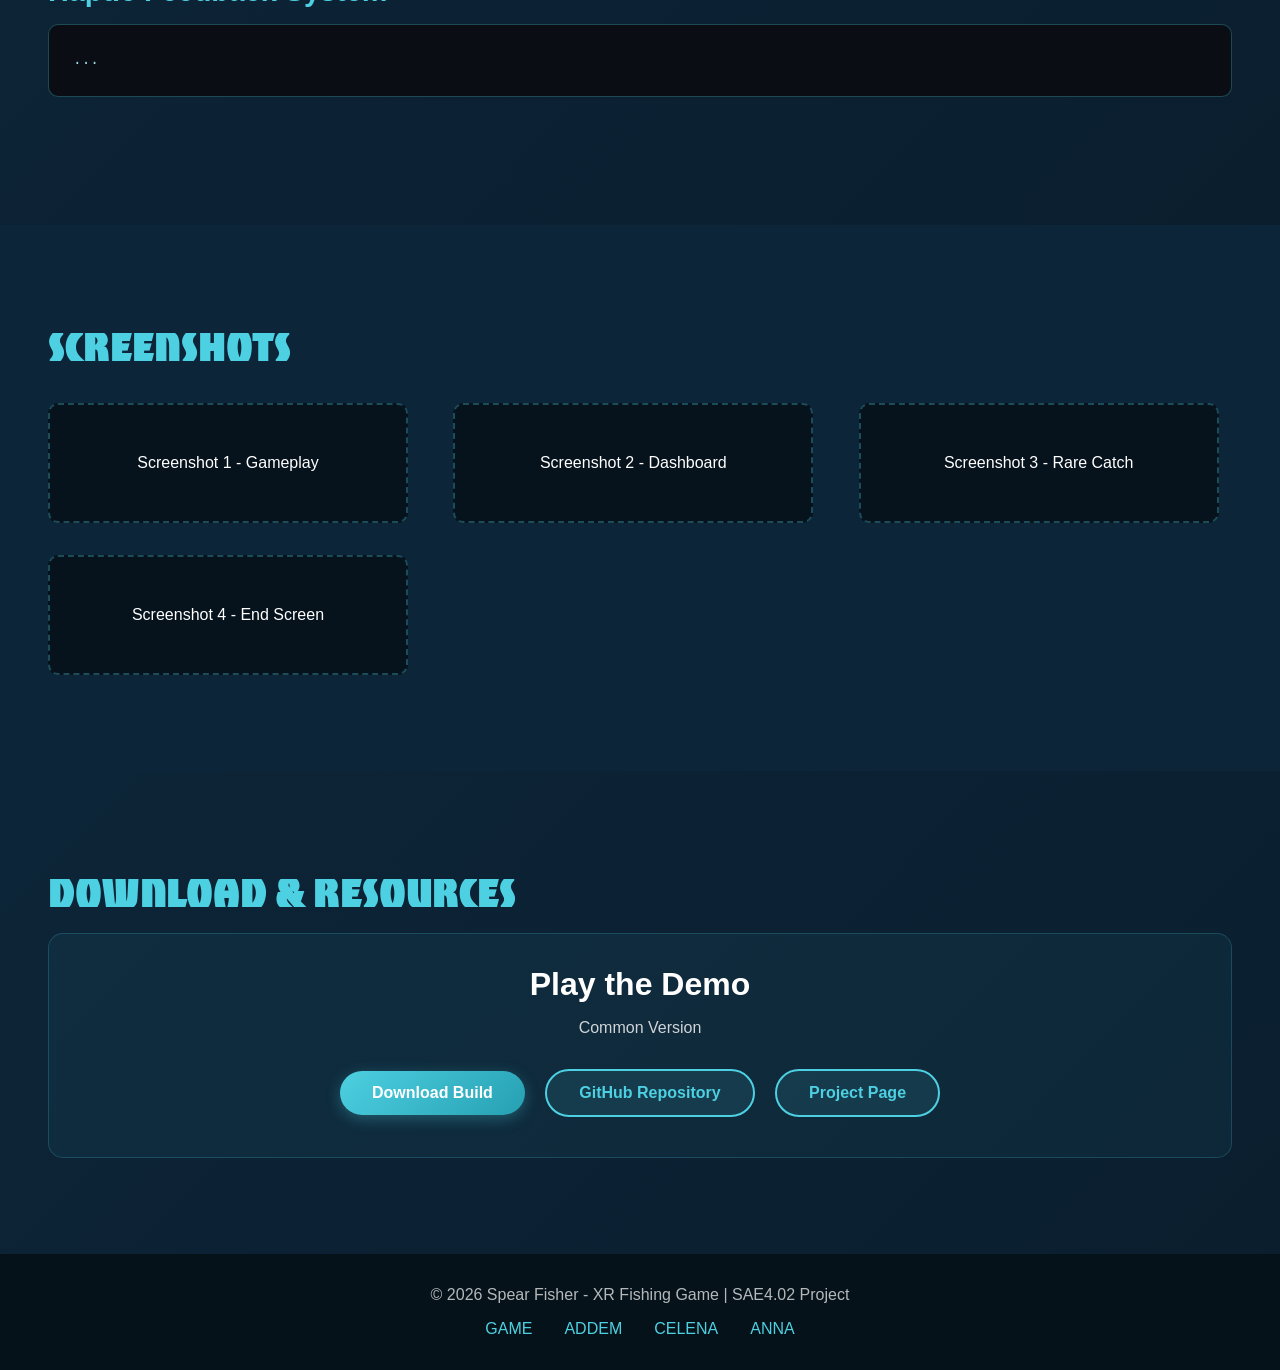
==== commit 45769f67: "debut page priincipal et de ma page" ====
--- a/index.html
+++ b/index.html
@@ -1,11 +1,13 @@
 <!DOCTYPE html>
-<html lang="fr">
+<html lang="en">
+
 <head>
     <meta charset="UTF-8">
     <meta name="viewport" content="width=device-width, initial-scale=1.0">
     <title>GAME - Spear Fisher XR</title>
     <link rel="stylesheet" href="style.css">
 </head>
+
 <body>
     <!-- Navigation -->
     <nav class="navbar">
@@ -25,25 +27,28 @@
     <!-- Hero Section -->
     <section class="hero">
         <div class="hero-content">
-            <h1 class="hero-title">A NEW XR GAME</h1>
+            <h1 class="hero-title">A New XR Game</h1>
             <p class="hero-subtitle">Explore this new world</p>
         </div>
-        
+
         <!-- Social Icons -->
         <div class="social-icons">
             <a href="#" class="social-icon" aria-label="GitHub">
                 <svg xmlns="http://www.w3.org/2000/svg" width="24" height="24" viewBox="0 0 24 24" fill="currentColor">
-                    <path d="M12 0c-6.626 0-12 5.373-12 12 0 5.302 3.438 9.8 8.207 11.387.599.111.793-.261.793-.577v-2.234c-3.338.726-4.033-1.416-4.033-1.416-.546-1.387-1.333-1.756-1.333-1.756-1.089-.745.083-.729.083-.729 1.205.084 1.839 1.237 1.839 1.237 1.07 1.834 2.807 1.304 3.492.997.107-.775.418-1.305.762-1.604-2.665-.305-5.467-1.334-5.467-5.931 0-1.311.469-2.381 1.236-3.221-.124-.303-.535-1.524.117-3.176 0 0 1.008-.322 3.301 1.23.957-.266 1.983-.399 3.003-.404 1.02.005 2.047.138 3.006.404 2.291-1.552 3.297-1.23 3.297-1.23.653 1.653.242 2.874.118 3.176.77.84 1.235 1.911 1.235 3.221 0 4.609-2.807 5.624-5.479 5.921.43.372.823 1.102.823 2.222v3.293c0 .319.192.694.801.576 4.765-1.589 8.199-6.086 8.199-11.386 0-6.627-5.373-12-12-12z"/>
+                    <path
+                        d="M12 0c-6.626 0-12 5.373-12 12 0 5.302 3.438 9.8 8.207 11.387.599.111.793-.261.793-.577v-2.234c-3.338.726-4.033-1.416-4.033-1.416-.546-1.387-1.333-1.756-1.333-1.756-1.089-.745.083-.729.083-.729 1.205.084 1.839 1.237 1.839 1.237 1.07 1.834 2.807 1.304 3.492.997.107-.775.418-1.305.762-1.604-2.665-.305-5.467-1.334-5.467-5.931 0-1.311.469-2.381 1.236-3.221-.124-.303-.535-1.524.117-3.176 0 0 1.008-.322 3.301 1.23.957-.266 1.983-.399 3.003-.404 1.02.005 2.047.138 3.006.404 2.291-1.552 3.297-1.23 3.297-1.23.653 1.653.242 2.874.118 3.176.77.84 1.235 1.911 1.235 3.221 0 4.609-2.807 5.624-5.479 5.921.43.372.823 1.102.823 2.222v3.293c0 .319.192.694.801.576 4.765-1.589 8.199-6.086 8.199-11.386 0-6.627-5.373-12-12-12z" />
                 </svg>
             </a>
             <a href="#" class="social-icon" aria-label="Twitter">
                 <svg xmlns="http://www.w3.org/2000/svg" width="24" height="24" viewBox="0 0 24 24" fill="currentColor">
-                    <path d="M23.953 4.57a10 10 0 01-2.825.775 4.958 4.958 0 002.163-2.723c-.951.555-2.005.959-3.127 1.184a4.92 4.92 0 00-8.384 4.482C7.69 8.095 4.067 6.13 1.64 3.162a4.822 4.822 0 00-.666 2.475c0 1.71.87 3.213 2.188 4.096a4.904 4.904 0 01-2.228-.616v.06a4.923 4.923 0 003.946 4.827 4.996 4.996 0 01-2.212.085 4.936 4.936 0 004.604 3.417 9.867 9.867 0 01-6.102 2.105c-.39 0-.779-.023-1.17-.067a13.995 13.995 0 007.557 2.209c9.053 0 13.998-7.496 13.998-13.985 0-.21 0-.42-.015-.63A9.935 9.935 0 0024 4.59z"/>
+                    <path
+                        d="M23.953 4.57a10 10 0 01-2.825.775 4.958 4.958 0 002.163-2.723c-.951.555-2.005.959-3.127 1.184a4.92 4.92 0 00-8.384 4.482C7.69 8.095 4.067 6.13 1.64 3.162a4.822 4.822 0 00-.666 2.475c0 1.71.87 3.213 2.188 4.096a4.904 4.904 0 01-2.228-.616v.06a4.923 4.923 0 003.946 4.827 4.996 4.996 0 01-2.212.085 4.936 4.936 0 004.604 3.417 9.867 9.867 0 01-6.102 2.105c-.39 0-.779-.023-1.17-.067a13.995 13.995 0 007.557 2.209c9.053 0 13.998-7.496 13.998-13.985 0-.21 0-.42-.015-.63A9.935 9.935 0 0024 4.59z" />
                 </svg>
             </a>
             <a href="#" class="social-icon" aria-label="Discord">
                 <svg xmlns="http://www.w3.org/2000/svg" width="24" height="24" viewBox="0 0 24 24" fill="currentColor">
-                    <path d="M20.317 4.37a19.791 19.791 0 00-4.885-1.515.074.074 0 00-.079.037c-.21.375-.444.864-.608 1.25a18.27 18.27 0 00-5.487 0 12.64 12.64 0 00-.617-1.25.077.077 0 00-.079-.037A19.736 19.736 0 003.677 4.37a.07.07 0 00-.032.027C.533 9.046-.32 13.58.099 18.057a.082.082 0 00.031.057 19.9 19.9 0 005.993 3.03.078.078 0 00.084-.028c.462-.63.874-1.295 1.226-1.994a.076.076 0 00-.041-.106 13.107 13.107 0 01-1.872-.892.077.077 0 01-.008-.128 10.2 10.2 0 00.372-.292.074.074 0 01.077-.01c3.928 1.793 8.18 1.793 12.062 0a.074.074 0 01.078.01c.12.098.246.198.373.292a.077.077 0 01-.006.127 12.299 12.299 0 01-1.873.892.077.077 0 00-.041.107c.36.698.772 1.362 1.225 1.993a.076.076 0 00.084.028 19.839 19.839 0 006.002-3.03.077.077 0 00.032-.054c.5-5.177-.838-9.674-3.549-13.66a.061.061 0 00-.031-.03zM8.02 15.33c-1.183 0-2.157-1.085-2.157-2.419 0-1.333.956-2.419 2.157-2.419 1.21 0 2.176 1.096 2.157 2.42 0 1.333-.956 2.418-2.157 2.418zm7.975 0c-1.183 0-2.157-1.085-2.157-2.419 0-1.333.955-2.419 2.157-2.419 1.21 0 2.176 1.096 2.157 2.42 0 1.333-.946 2.418-2.157 2.418z"/>
+                    <path
+                        d="M20.317 4.37a19.791 19.791 0 00-4.885-1.515.074.074 0 00-.079.037c-.21.375-.444.864-.608 1.25a18.27 18.27 0 00-5.487 0 12.64 12.64 0 00-.617-1.25.077.077 0 00-.079-.037A19.736 19.736 0 003.677 4.37a.07.07 0 00-.032.027C.533 9.046-.32 13.58.099 18.057a.082.082 0 00.031.057 19.9 19.9 0 005.993 3.03.078.078 0 00.084-.028c.462-.63.874-1.295 1.226-1.994a.076.076 0 00-.041-.106 13.107 13.107 0 01-1.872-.892.077.077 0 01-.008-.128 10.2 10.2 0 00.372-.292.074.074 0 01.077-.01c3.928 1.793 8.18 1.793 12.062 0a.074.074 0 01.078.01c.12.098.246.198.373.292a.077.077 0 01-.006.127 12.299 12.299 0 01-1.873.892.077.077 0 00-.041.107c.36.698.772 1.362 1.225 1.993a.076.076 0 00.084.028 19.839 19.839 0 006.002-3.03.077.077 0 00.032-.054c.5-5.177-.838-9.674-3.549-13.66a.061.061 0 00-.031-.03zM8.02 15.33c-1.183 0-2.157-1.085-2.157-2.419 0-1.333.956-2.419 2.157-2.419 1.21 0 2.176 1.096 2.157 2.42 0 1.333-.956 2.418-2.157 2.418zm7.975 0c-1.183 0-2.157-1.085-2.157-2.419 0-1.333.955-2.419 2.157-2.419 1.21 0 2.176 1.096 2.157 2.42 0 1.333-.946 2.418-2.157 2.418z" />
                 </svg>
             </a>
         </div>
@@ -55,13 +60,17 @@
             <div class="game-content">
                 <div class="game-description">
                     <h2 class="section-title">About Spear Fisher</h2>
-                    <p>Spear Fisher uses extended reality (XR) to immerse the player in an interactive underwater environment where flying fish swim all around them. This common version represents our team's collaborative work during the initial development phase.</p>
-                    
-                   </div>
-                
+                    <p>Spear Fisher immerses the player in an extended reality (XR) experience set in a richly detailed
+                        underwater environment populated by airborne fish. A real-time dashboard highlights the current
+                        target fish and updates during play; points are awarded based on size and rarity, while
+                        capturing incorrect targets incurs a penalty. Rare catches trigger reward animations, and a
+                        progression system unlocks new equipment and features.</p>
+
+                </div>
+
                 <div class="game-media">
                     <div class="video-box">
-                        <p>📹 Gameplay Video</p>
+                        <p>Gameplay Demo</p>
                         <span>Insert your gameplay video here</span>
                     </div>
                 </div>
@@ -75,34 +84,55 @@
             <h2 class="section-title">Key Features</h2>
             <div class="features-grid">
                 <div class="feature-card">
-                    <div class="feature-icon">🎯</div>
-                    <h3>Precision Targeting</h3>
-                    <p>Haptic feedback and viewfinder system help you aim accurately at your target fish.</p>
+                    <img src="asset/room-detection.png" alt="Room detection" class="feature-icon">
+                    <div class="feature-content">
+                        <h3>Room Detection</h3>
+                        <p>Automatic room detection synchronizes virtual content with the user's real environment for
+                            spatially accurate interactions.</p>
+                    </div>
                 </div>
                 <div class="feature-card">
-                    <div class="feature-icon">⭐</div>
-                    <h3>Rare Fish Rewards</h3>
-                    <p>Special animations and effects trigger when catching rare fish, with light, sound, and slow-motion displays.</p>
+                    <img src="asset/water.png" alt="Water immersion" class="feature-icon">
+                    <div class="feature-content">
+                        <h3>Full Water Immersion</h3>
+                        <p>Dynamic water simulation and visual effects create a convincing submerged atmosphere
+                            throughout
+                            the experience.</p>
+                    </div>
                 </div>
                 <div class="feature-card">
-                    <div class="feature-icon">📊</div>
-                    <h3>Performance Tracking</h3>
-                    <p>Detailed end-game summary showing all caught fish with type, size, rarity, and points earned.</p>
+                    <img src="asset/harpoon-grab.png" alt="Weapon interaction" class="feature-icon">
+                    <div class="feature-content">
+                        <h3>Weapon Interaction</h3>
+                        <p>Intuitive weapon controls enable realistic aiming, firing, and haptic feedback for tactile
+                            interaction.</p>
+                    </div>
                 </div>
                 <div class="feature-card">
-                    <div class="feature-icon">🎣</div>
-                    <h3>Progression System</h3>
-                    <p>Unlock new fishing rods with improved features: better accuracy, increased range, and score bonuses.</p>
+                    <img src="asset/end-game-panel.png" alt="Score management" class="feature-icon">
+                    <div class="feature-content">
+                        <h3>Player Score Management</h3>
+                        <p>Real-time scoring tracks catches by size and rarity, enforces penalties for mistakes, and
+                            sustains progression.</p>
+                    </div>
                 </div>
                 <div class="feature-card">
-                    <div class="feature-icon">🌊</div>
-                    <h3>Dynamic Environment</h3>
-                    <p>Fish swim naturally around you in a beautifully rendered underwater world.</p>
+                    <img src="asset/fish.png" alt="Moving fish" class="feature-icon">
+                    <div class="feature-content">
+                        <h3>Dynamic Fish Movement</h3>
+                        <p>Fish exhibit lifelike movement and behavior, producing varied, natural motion within the
+                            scene.
+                        </p>
+                    </div>
                 </div>
                 <div class="feature-card">
-                    <div class="feature-icon">📱</div>
-                    <h3>Real-time Dashboard</h3>
-                    <p>Interactive UI displays current target fish and updates automatically after each successful catch.</p>
+                    <img src="asset/bonus-panel_and_hand.png" alt="Guidance panels" class="feature-icon">
+                    <div class="feature-content">
+                        <h3>User Guidance Panels</h3>
+                        <p>Contextual panels guide players through objectives and controls, improving onboarding and
+                            session
+                            clarity.</p>
+                    </div>
                 </div>
             </div>
         </div>
@@ -112,7 +142,7 @@
     <section class="section code-examples-section">
         <div class="container">
             <h2 class="section-title">Code Examples</h2>
-            
+
             <div class="code-section">
                 <h3>Fish Scoring System</h3>
                 <pre><code>...</code></pre>
@@ -142,10 +172,11 @@
             <h2 class="section-title">Download & Resources</h2>
             <div class="download-grid">
                 <div class="download-card">
-                    <h3>🎮 Play the Game</h3>
+                    <h3>Play the Demo</h3>
                     <p>Common Version</p>
                     <a href="#" class="btn-download">Download Build</a>
-                    <a href="#" class="btn-link">GitHub Repository</a>
+                    <a href="https://github.com/anna-viroulaud/SAE4.02" class="btn-link">GitHub Repository</a>
+                    <a href="https://anna-viroulaud.github.io/SAE4.02/" class="btn-link">Project Page</a>
                 </div>
             </div>
         </div>
@@ -164,4 +195,5 @@
         </div>
     </footer>
 </body>
-</html>
+
+</html>
--- a/style.css
+++ b/style.css
@@ -394,8 +394,8 @@
 
 .features-grid {
     display: grid;
-    grid-template-columns: repeat(auto-fit, minmax(300px, 1fr));
-    gap: 2rem;
+    grid-template-columns: 1fr;
+    gap: 1.5rem;
     margin-bottom: 4rem;
 }
 
@@ -413,9 +413,49 @@
     box-shadow: 0 10px 30px rgba(77, 208, 225, 0.3);
 }
 
+.feature-card {
+    display: flex;
+    flex-direction: row;
+    align-items: center;
+    gap: 1.5rem;
+}
+
 .feature-icon {
-    font-size: 3rem;
-    margin-bottom: 1rem;
+    display: block;
+    width: 120px;
+    height: auto;
+    flex-shrink: 0;
+    border-radius: 8px;
+    object-fit: cover;
+}
+
+.feature-content {
+    display: flex;
+    flex-direction: column;
+    gap: 0.5rem;
+    flex: 1 1 auto;
+}
+
+.feature-card h3,
+.feature-card p {
+    margin: 0;
+}
+
+.feature-card h3 {
+    margin-bottom: 0.5rem;
+}
+
+/* Responsive: stack image above text on small screens */
+@media (max-width: 768px) {
+    .feature-card {
+        flex-direction: column;
+        align-items: flex-start;
+    }
+    .feature-icon {
+        width: 100%;
+        max-width: 220px;
+        margin-bottom: 0.75rem;
+    }
 }
 
 .feature-card h3 {
@@ -727,13 +767,18 @@
     list-style: none;
     margin: 2rem 0;
 }
-
 .feature-list li {
     padding: 1rem;
     margin-bottom: 1rem;
     background: rgba(77, 208, 225, 0.05);
     border-left: 4px solid #4dd0e1;
     border-radius: 5px;
+    display: flex;
+    flex-direction: row;
+    align-items: center;
+    justify-content: space-between;
+    gap: 1rem;
+    flex-wrap: wrap;
 }
 
 .video-section {
@@ -755,12 +800,29 @@
     background: rgba(0, 0, 0, 0.5);
     border: 2px dashed rgba(77, 208, 225, 0.3);
     border-radius: 10px;
-    padding: 4rem 2rem;
+    padding: 1.25rem 1rem;
     text-align: center;
-    min-height: 200px;
-    display: flex;
+    min-height: 120px;
+    display: flex;
+    flex-direction: row;
     align-items: center;
     justify-content: center;
+    min-width: 220px;
+    max-width: 360px;
+}
+
+/* Make feature items stack on small screens */
+@media (max-width: 768px) {
+    .feature-list li {
+        flex-direction: column;
+        align-items: flex-start;
+    }
+    .feature-list li .screenshot-placeholder {
+        width: 100%;
+        max-width: none;
+        justify-content: center;
+        margin-top: 0.75rem;
+    }
 }
 
 .technical-section {
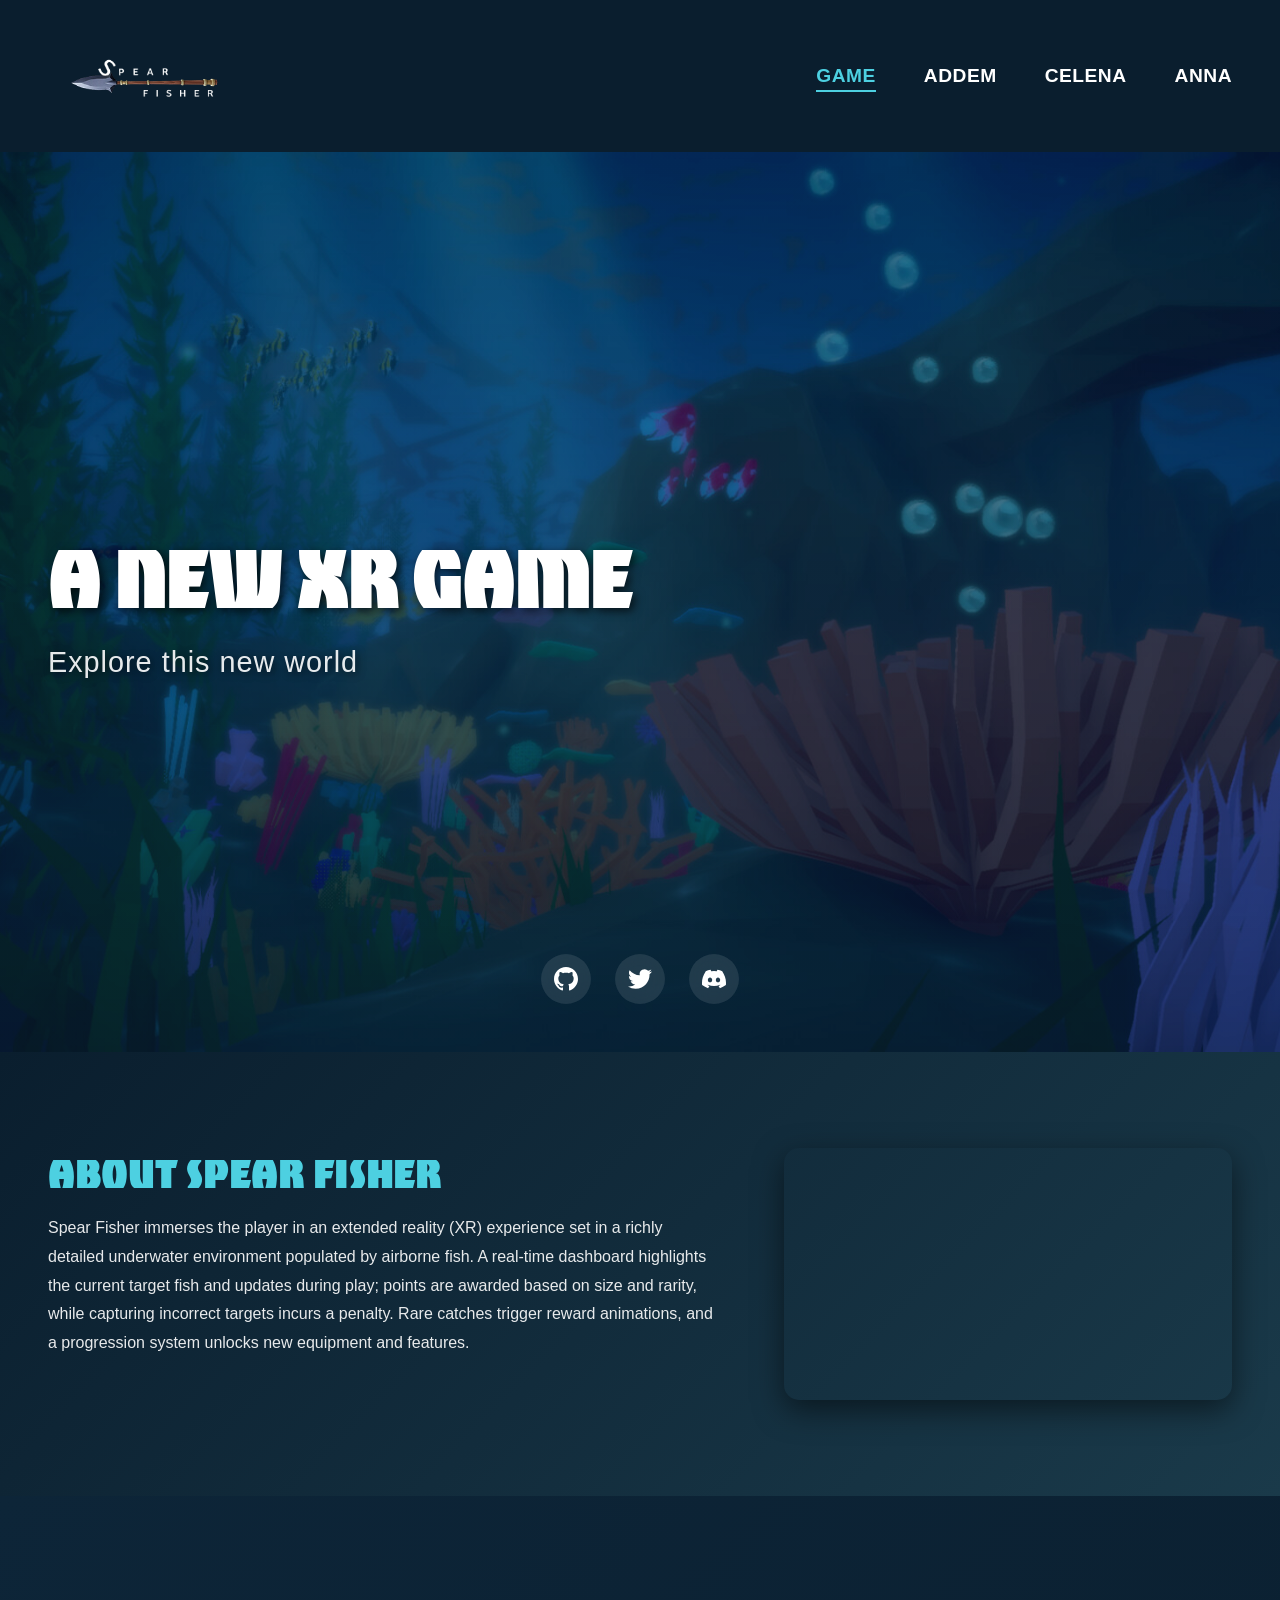
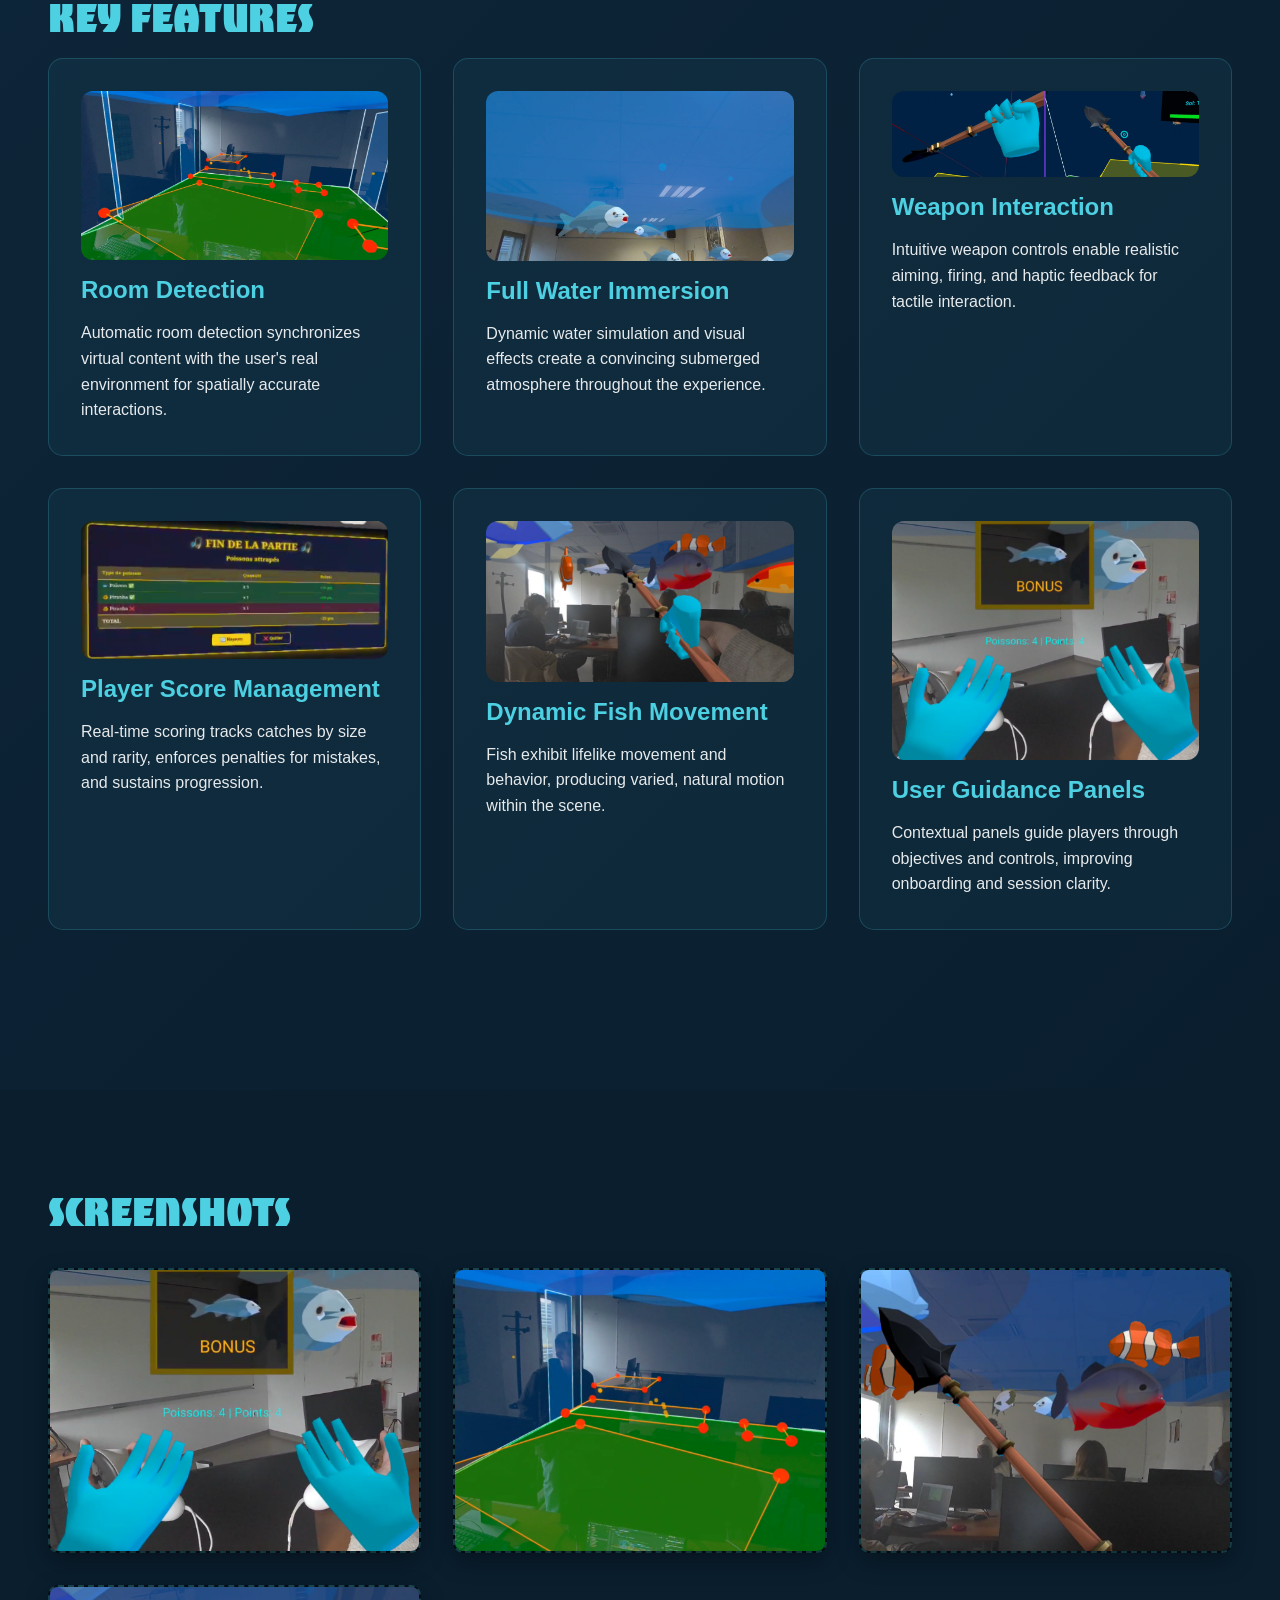
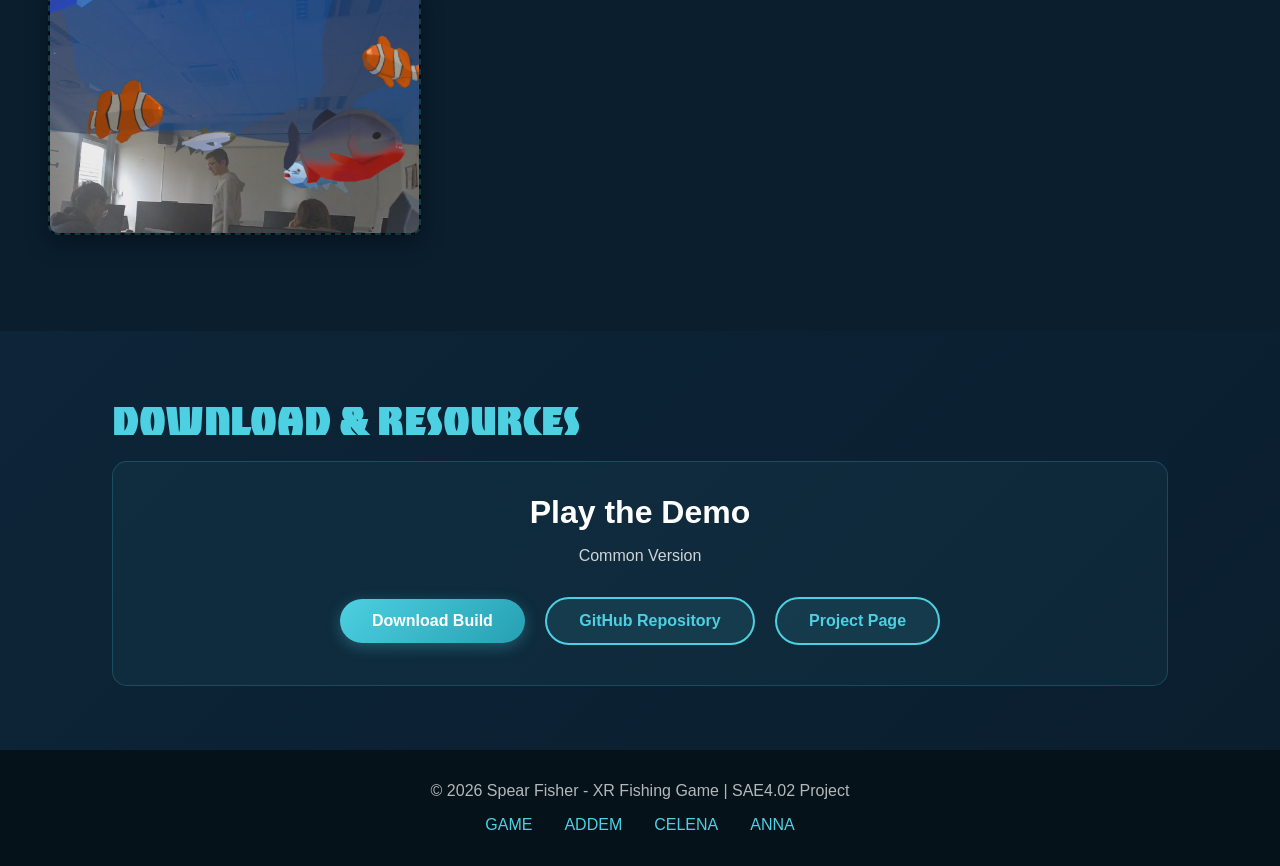
==== commit ac8278b1: "Site terminé normalement" ====
--- a/index.html
+++ b/index.html
@@ -69,9 +69,9 @@
                 </div>
 
                 <div class="game-media">
-                    <div class="video-box">
-                        <p>Gameplay Demo</p>
-                        <span>Insert your gameplay video here</span>
+                    <div class="video-container">
+                        <iframe src="https://www.youtube.com/embed/1EfYbDWa8t8" title="Gameplay Demo" allowfullscreen ""
+                            allow="accelerometer; autoplay; clipboard-write; encrypted-media; gyroscope; picture-in-picture; web-share"></iframe>
                     </div>
                 </div>
             </div>
@@ -139,29 +139,24 @@
     </section>
 
     <!-- Code Examples Section -->
-    <section class="section code-examples-section">
-        <div class="container">
-            <h2 class="section-title">Code Examples</h2>
-
-            <div class="code-section">
-                <h3>Fish Scoring System</h3>
-                <pre><code>...</code></pre>
-
-                <h3>Haptic Feedback System</h3>
-                <pre><code>...</code></pre>
-            </div>
-        </div>
-    </section>
 
     <!-- Screenshots Section -->
     <section class="section screenshots-section-full">
         <div class="container">
             <h2 class="section-title">Screenshots</h2>
             <div class="screenshot-grid">
-                <div class="screenshot-placeholder">Screenshot 1 - Gameplay</div>
-                <div class="screenshot-placeholder">Screenshot 2 - Dashboard</div>
-                <div class="screenshot-placeholder">Screenshot 3 - Rare Catch</div>
-                <div class="screenshot-placeholder">Screenshot 4 - End Screen</div>
+                <div class="screenshot-placeholder">
+                    <img src="asset/screenshots/Capture d'écran 2026-02-27 092124.png" alt="Screenshot 1 - Gameplay">
+                </div>
+                <div class="screenshot-placeholder">
+                    <img src="asset/screenshots/Capture d'écran 2026-02-27 092054.png" alt="Screenshot 2 - Dashboard">
+                </div>
+                <div class="screenshot-placeholder">
+                    <img src="asset/screenshots/Capture d'écran 2026-02-27 092014.png" alt="Screenshot 3 - Rare Catch">
+                </div>
+                <div class="screenshot-placeholder">
+                    <img src="asset/screenshots/Capture d'écran 2026-02-27 091949.png" alt="Screenshot 4 - End Screen">
+                </div>
             </div>
         </div>
     </section>
--- a/style.css
+++ b/style.css
@@ -33,11 +33,7 @@
 
 /* Navigation Bar */
 .navbar {
-    position: fixed;
-    top: 0;
-    left: 0;
-    right: 0;
-    z-index: 1000;
+    position: static;
     padding: 1.5rem 0;
 }
 
@@ -394,8 +390,8 @@
 
 .features-grid {
     display: grid;
-    grid-template-columns: 1fr;
-    gap: 1.5rem;
+    grid-template-columns: repeat(auto-fit, minmax(340px, 1fr));
+    gap: 2rem;
     margin-bottom: 4rem;
 }
 
@@ -413,49 +409,14 @@
     box-shadow: 0 10px 30px rgba(77, 208, 225, 0.3);
 }
 
-.feature-card {
-    display: flex;
-    flex-direction: row;
-    align-items: center;
-    gap: 1.5rem;
-}
-
 .feature-icon {
     display: block;
-    width: 120px;
+    width: 100%;
     height: auto;
-    flex-shrink: 0;
-    border-radius: 8px;
+    max-height: 280px;
     object-fit: cover;
-}
-
-.feature-content {
-    display: flex;
-    flex-direction: column;
-    gap: 0.5rem;
-    flex: 1 1 auto;
-}
-
-.feature-card h3,
-.feature-card p {
-    margin: 0;
-}
-
-.feature-card h3 {
-    margin-bottom: 0.5rem;
-}
-
-/* Responsive: stack image above text on small screens */
-@media (max-width: 768px) {
-    .feature-card {
-        flex-direction: column;
-        align-items: flex-start;
-    }
-    .feature-icon {
-        width: 100%;
-        max-width: 220px;
-        margin-bottom: 0.75rem;
-    }
+    border-radius: 12px;
+    margin-bottom: 1rem;
 }
 
 .feature-card h3 {
@@ -649,6 +610,7 @@
 /* Download Section */
 .download-section {
     background: linear-gradient(135deg, #0d2538 0%, #0a1e2e 100%);
+    padding: 4rem;
 }
 
 .download-grid {
@@ -740,8 +702,134 @@
     opacity: 0.8;
 }
 
+/* Enhanced Member Hero */
+.member-hero-enhanced {
+    padding: 12rem 0 2rem;
+    background: linear-gradient(to bottom, 
+        #0a1e2e 0%, 
+        #1a3a4a 40%, 
+        #0a1e2e );
+    text-align: center;
+    position: relative;
+    overflow: hidden;
+}
+
+.member-hero-enhanced::before {
+    content: '';
+    position: absolute;
+    top: 0;
+    left: 0;
+    right: 0;
+    bottom: 0;
+    background: 
+        radial-gradient(circle at 20% 50%, rgba(77, 208, 225, 0.1) 0%, transparent 50%),
+        radial-gradient(circle at 80% 50%, rgba(105, 224, 240, 0.1) 0%, transparent 50%);
+    pointer-events: none;
+}
+
+.member-hero-enhanced .hero-content {
+    position: relative;
+    z-index: 1;
+}
+
+.hero-badge {
+    display: inline-block;
+    padding: 0.5rem 1.5rem;
+    background: rgba(77, 208, 225, 0.2);
+    border: 2px solid #4dd0e1;
+    border-radius: 50px;
+    color: #4dd0e1;
+    font-weight: bold;
+    font-size: 0.9rem;
+    letter-spacing: 1px;
+    margin-bottom: 1.5rem;
+    text-transform: uppercase;
+}
+
+.member-hero-enhanced .hero-title {
+    font-size: 4rem;
+    font-weight: bold;
+    color: #fff;
+    margin-bottom: 1rem;
+    text-shadow: 0 0 30px rgba(77, 208, 225, 0.5);
+}
+
+.member-hero-enhanced .hero-subtitle {
+    font-size: 1.3rem;
+    color: #4dd0e1;
+    margin-bottom: 2rem;
+    opacity: 0.9;
+}
+
+.hero-meta {
+    display: flex;
+    justify-content: center;
+    gap: 2rem;
+    margin-top: 2rem;
+    flex-wrap: wrap;
+}
+
+.meta-item {
+    color: #fff;
+    font-size: 1rem;
+    opacity: 0.8;
+    padding: 0.5rem 1rem;
+    background: rgba(255, 255, 255, 0.05);
+    border-radius: 20px;
+    border: 1px solid rgba(77, 208, 225, 0.3);
+}
+
+.hero-actions {
+    display: flex;
+    justify-content: center;
+    gap: 1.5rem;
+    margin-top: 2.5rem;
+    position: relative;
+    z-index: 1;
+}
+
+.hero-btn {
+    padding: 1rem 2.5rem;
+    border-radius: 50px;
+    text-decoration: none;
+    font-weight: bold;
+    font-size: 1.1rem;
+    transition: all 0.3s ease;
+    border: 2px solid transparent;
+}
+
+.hero-btn.primary {
+    background: linear-gradient(135deg, #4dd0e1, #69e0f0);
+    color: #0a1e2e;
+    box-shadow: 0 4px 15px rgba(77, 208, 225, 0.3);
+}
+
+.hero-btn.primary:hover {
+    transform: translateY(-3px);
+    box-shadow: 0 6px 25px rgba(77, 208, 225, 0.5);
+}
+
+.hero-btn.secondary {
+    background: transparent;
+    color: #4dd0e1;
+    border-color: #4dd0e1;
+}
+
+.hero-btn.secondary:hover {
+    background: rgba(77, 208, 225, 0.1);
+    transform: translateY(-3px);
+}
+
 .member-content {
-    background: #0a1e2e;
+    background: linear-gradient(to bottom, 
+        #0f2838 0%, 
+        #0d2530 10%, 
+        #0b2229 20%, 
+        #0a1e2e 40%, 
+        #0a1e2e 100%);
+    padding-top: 0;
+    margin-top: -1px;
+    position: relative;
 }
 
 .member-content h2 {
@@ -766,23 +854,42 @@
 .feature-list {
     list-style: none;
     margin: 2rem 0;
-}
+    display: grid;
+    grid-template-columns: repeat(auto-fit, minmax(350px, 1fr));
+    gap: 2rem;
+}
+
 .feature-list li {
     padding: 1rem;
-    margin-bottom: 1rem;
-    background: rgba(77, 208, 225, 0.05);
-    border-left: 4px solid #4dd0e1;
+    margin-bottom: 0;
+    background: transparent;
+    border-left: none;
     border-radius: 5px;
-    display: flex;
-    flex-direction: row;
-    align-items: center;
-    justify-content: space-between;
-    gap: 1rem;
-    flex-wrap: wrap;
 }
 
 .video-section {
     margin: 4rem 0;
+}
+
+.video-container {
+    position: relative;
+    width: 100%;
+    margin: 0 auto;
+    padding-bottom: 56.25%; /* 16:9 ratio */
+    height: 0;
+    overflow: hidden;
+    border-radius: 15px;
+    box-shadow: 0 10px 30px rgba(0, 0, 0, 0.5);
+}
+
+.video-container iframe {
+    position: absolute;
+    top: 0;
+    left: 0;
+    width: 100%;
+    height: 100%;
+    border: none;
+    border-radius: 15px;
 }
 
 .screenshots-section {
@@ -800,29 +907,25 @@
     background: rgba(0, 0, 0, 0.5);
     border: 2px dashed rgba(77, 208, 225, 0.3);
     border-radius: 10px;
-    padding: 1.25rem 1rem;
+    padding: 0;
     text-align: center;
-    min-height: 120px;
-    display: flex;
-    flex-direction: row;
-    align-items: center;
-    justify-content: center;
-    min-width: 220px;
-    max-width: 360px;
-}
-
-/* Make feature items stack on small screens */
-@media (max-width: 768px) {
-    .feature-list li {
-        flex-direction: column;
-        align-items: flex-start;
-    }
-    .feature-list li .screenshot-placeholder {
-        width: 100%;
-        max-width: none;
-        justify-content: center;
-        margin-top: 0.75rem;
-    }
+    display: block;
+    width: 100%;
+    min-height: 250px;
+}
+
+.screenshot-placeholder img {
+    width: 100%;
+    height: 100%;
+    object-fit: cover;
+    border-radius: 8px;
+    display: block;
+    box-shadow: 0 8px 24px rgba(0, 0, 0, 0.4), inset 0 1px 0 rgba(255, 255, 255, 0.2);
+    transition: all 0.3s ease;
+}
+
+.key-screenshot:hover .screenshot-placeholder img {
+    box-shadow: 0 12px 32px rgba(77, 208, 225, 0.2), inset 0 1px 0 rgba(255, 255, 255, 0.3);
 }
 
 .technical-section {
@@ -895,3 +998,50 @@
         align-items: center;
     }
 }
+
+.key-screenshot {
+    background: linear-gradient(135deg, rgba(77, 208, 225, 0.08) 0%, rgba(0, 0, 0, 0.3) 100%);
+    border: 2px solid rgba(77, 208, 225, 0.3);
+    border-radius: 20px;
+    padding: 2rem;
+    display: flex;
+    flex-direction: column;
+    gap: 1.5rem;
+    backdrop-filter: blur(10px);
+    transition: all 0.3s ease;
+    box-shadow: 0 8px 32px rgba(77, 208, 225, 0.1), inset 0 1px 1px rgba(255, 255, 255, 0.1);
+    position: relative;
+    overflow: hidden;
+    height: 100%;
+}
+
+.key-screenshot:hover {
+    background: linear-gradient(135deg, rgba(77, 208, 225, 0.12) 0%, rgba(0, 0, 0, 0.35) 100%);
+    border-color: rgba(77, 208, 225, 0.5);
+    box-shadow: 0 12px 48px rgba(77, 208, 225, 0.15), inset 0 1px 1px rgba(255, 255, 255, 0.15);
+    transform: translateY(-4px);
+}
+
+.key-screenshot-reverse {
+    flex-direction: column;
+}
+
+.card-title {
+    color: #4dd0e1;
+    font-size: 1.8rem;
+    font-weight: 700;
+    margin: 0;
+    letter-spacing: 0.5px;
+}
+
+.card-description {
+    color: rgba(255, 255, 255, 0.8);
+    font-size: 1rem;
+    line-height: 1.6;
+    margin: 0;
+    flex-grow: 1;
+}
+
+.feature-text {
+    width: auto;
+}
